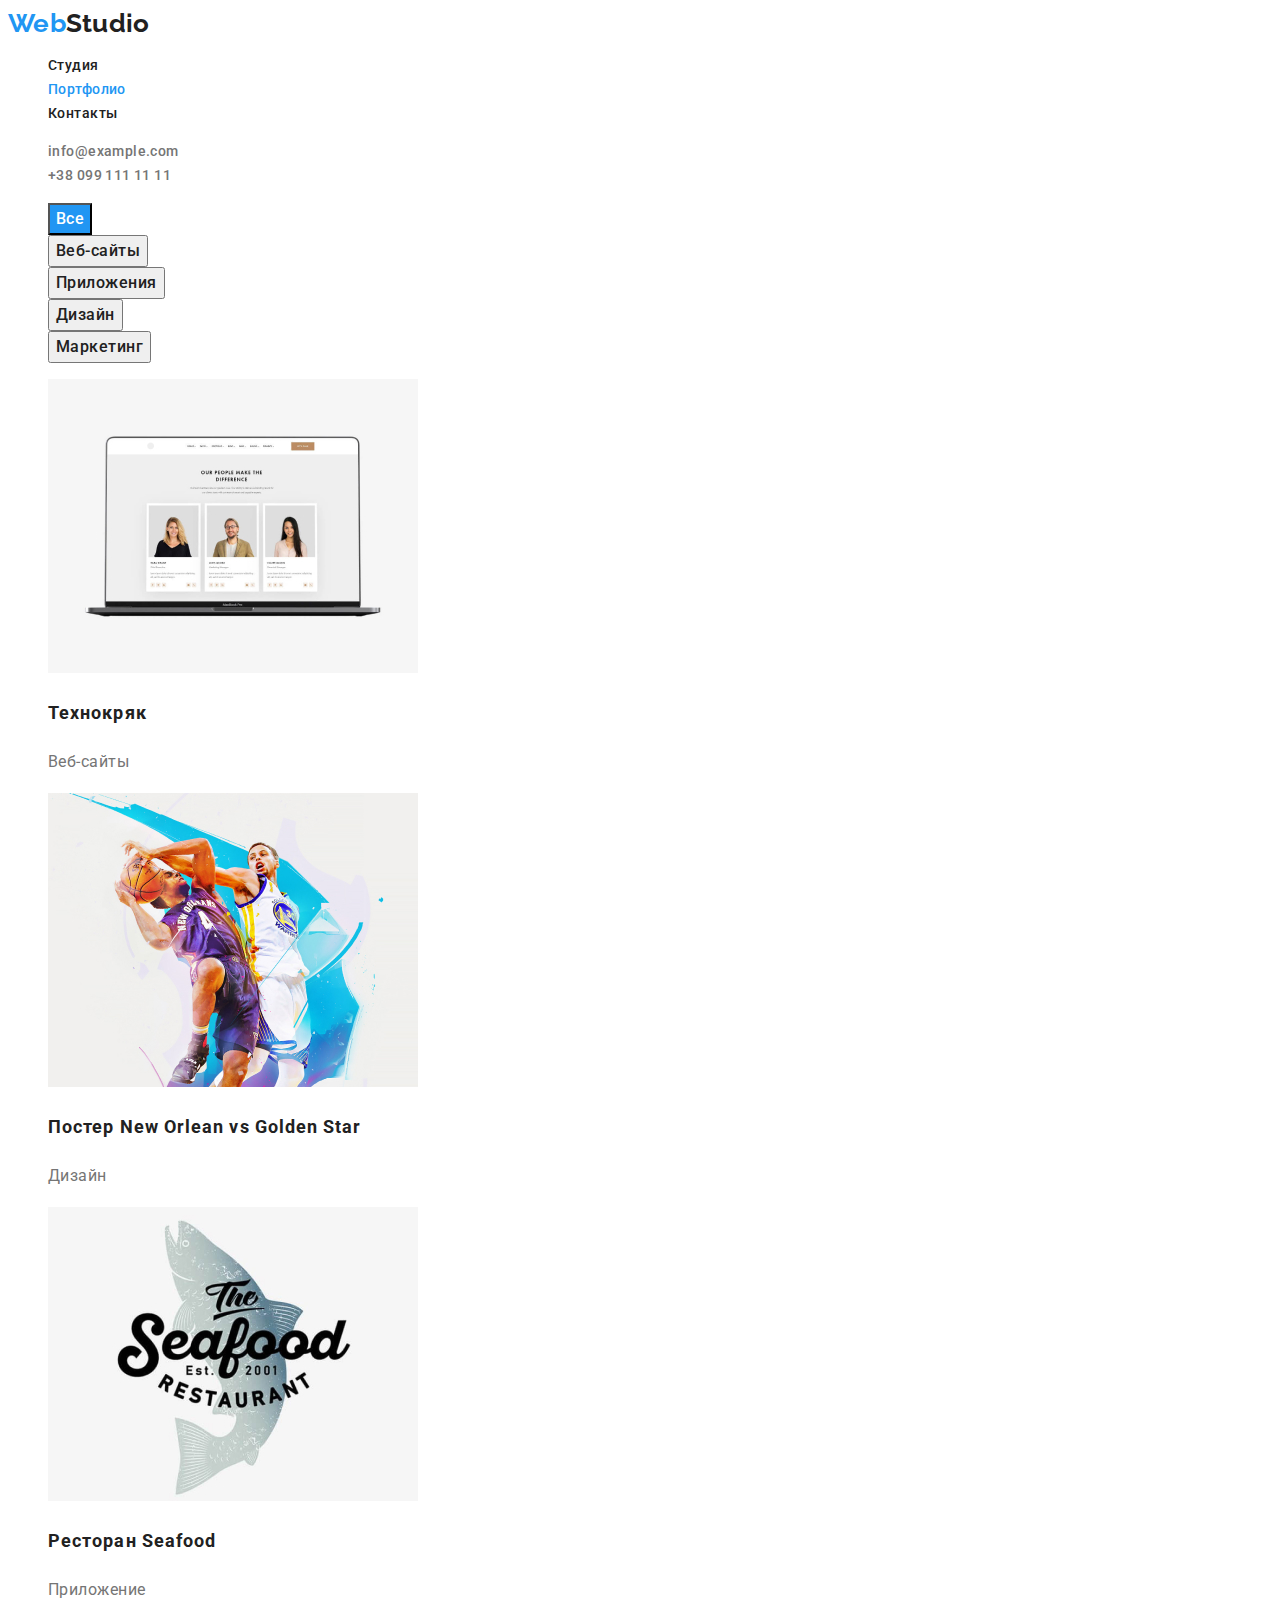
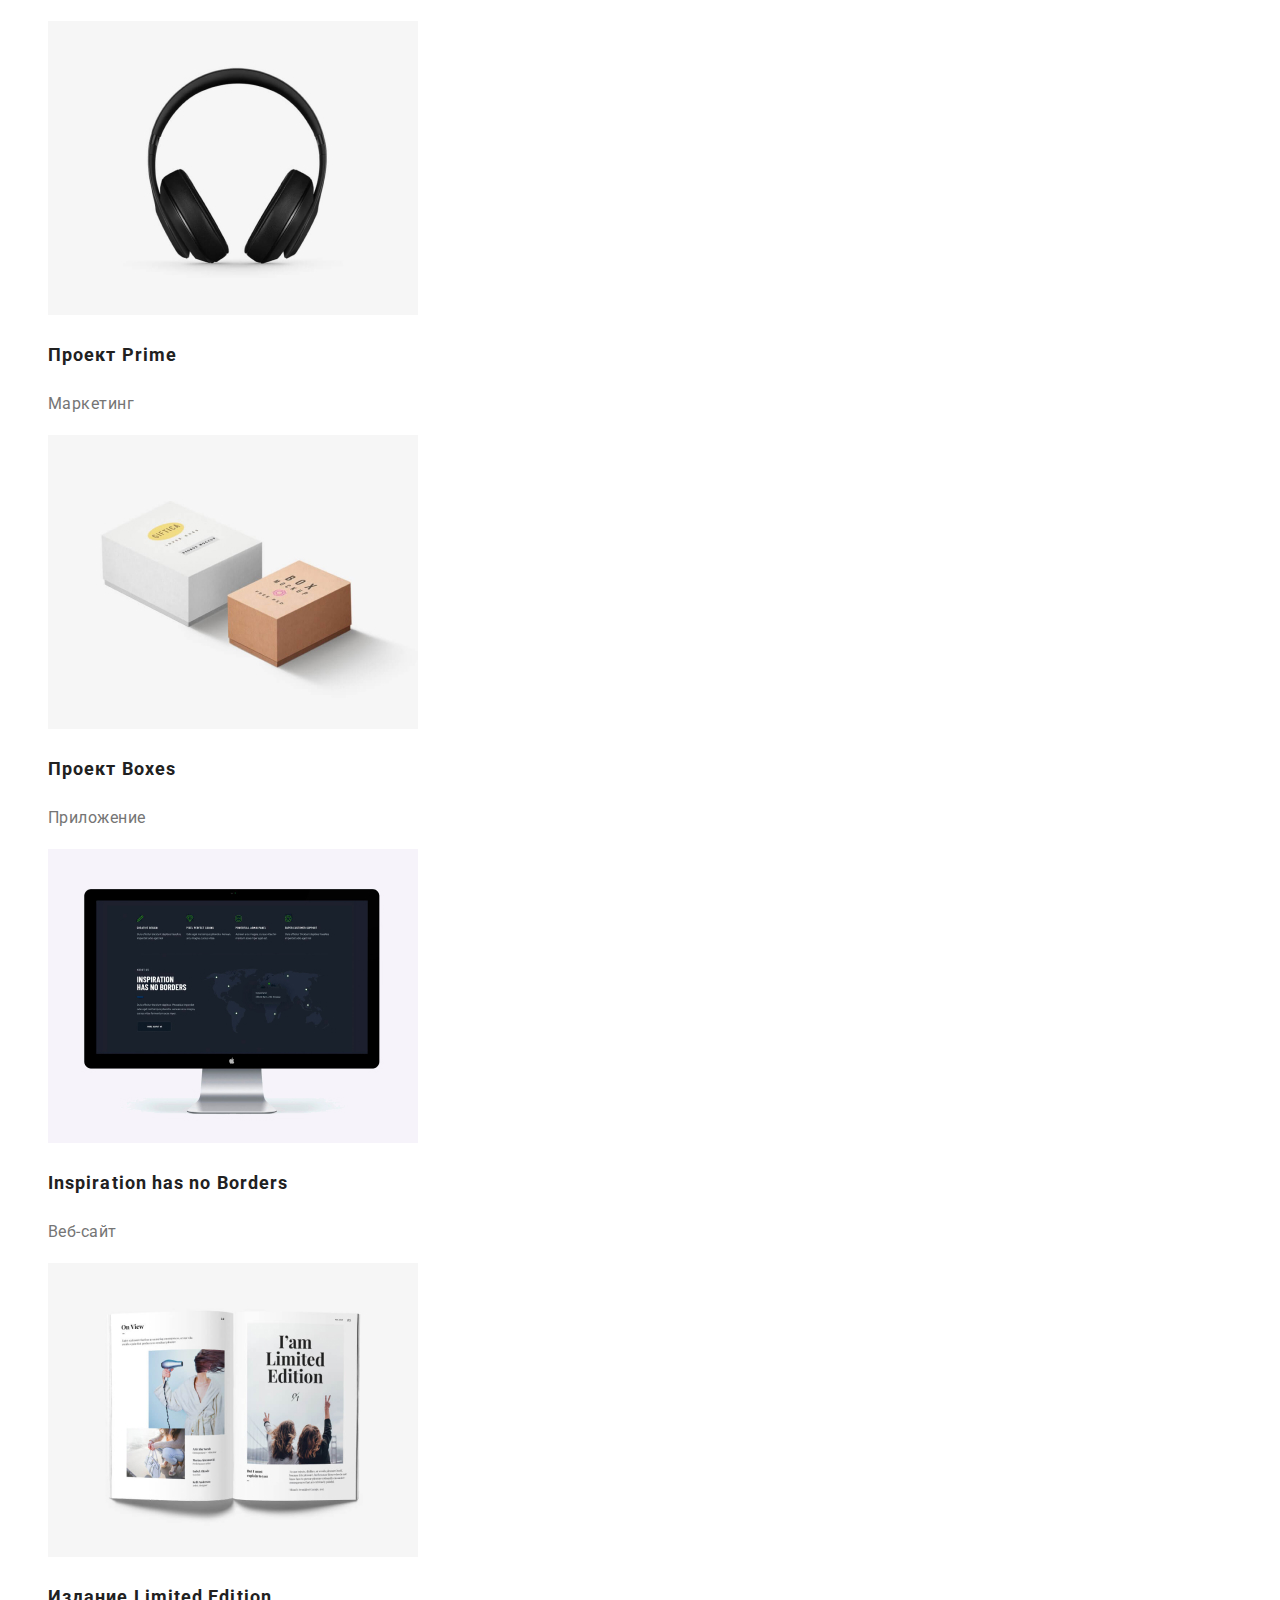
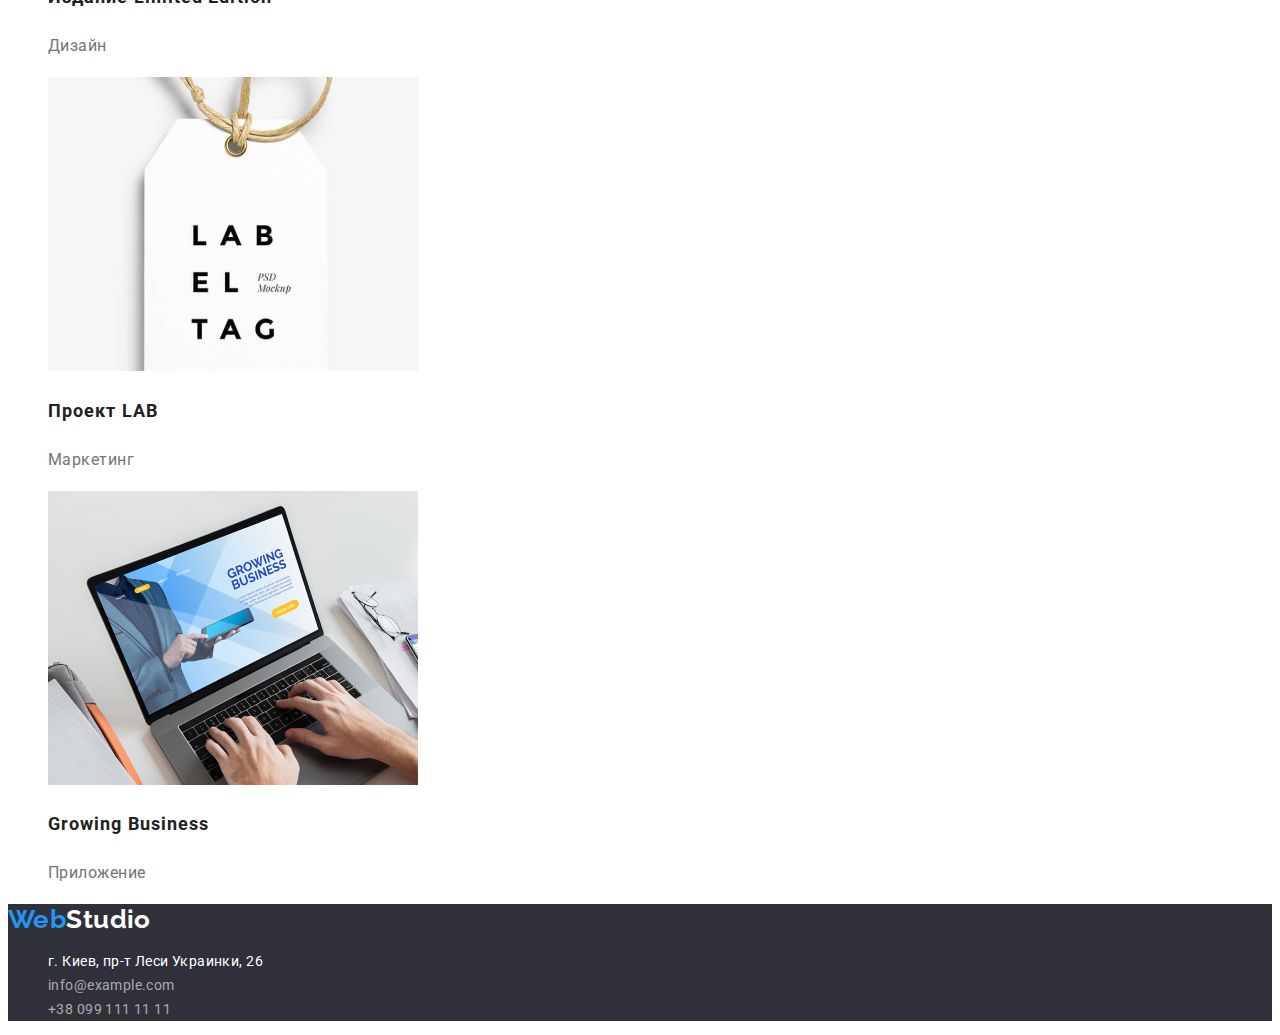
==== portfolio.html @ 93777aaa "Initial commit" ====
<!DOCTYPE html>
<html lang="en">
  <head>
    <meta charset="UTF-8" />
    <meta http-equiv="X-UA-Compatible" content="IE=edge" />
    <meta name="viewport" content="width=device-width, initial-scale=1.0" />
    <title>Document</title>
    <!-- Fonts start -->
    <link rel="preconnect" href="https://fonts.googleapis.com" />
    <link rel="preconnect" href="https://fonts.gstatic.com" crossorigin />
    <link
      href="https://fonts.googleapis.com/css2?family=Raleway:wght@700;900&family=Roboto:wght@400;500;700&display=swap"
      rel="stylesheet"
    />
    <!-- Fonts end -->
    <link rel="stylesheet" href="./css/styles.css" />
  </head>
  <body>
    <!--Header section -->
    <header class="header">
      <nav class="header-nav">
        <a class="logo" href="/index.html"><span class="web">Web</span>Studio</a>
        <ul class="header-list list">
          <li>
            <a href="./index.html" class="header-item hover-link link">Студия</a>
          </li>
          <li>
            <a href="portfolio.html" class="header-item-current-section hover-link link"
              >Портфолио</a
            >
          </li>
          <li><a class="header-item link" href="">Контакты</a></li>
        </ul>
        <ul class="header-nav list">
          <li>
            <a class="header-mail link" href="mailto:info@example.com">info@example.com</a>
          </li>
          <li>
            <a class="header-phone link" href="tel:+380991111111">+38 099 111 11 11</a>
          </li>
        </ul>
      </nav>
    </header>
    <!-- Main section -->
    <main>
      <section class="work">
        <!-- Hider title -->
        <h1 hidden>Портфолио</h1>
        <ul class="work-button list">
          <li><button type="button" class="work-button-item header-nav all">Все</button></li>
          <li><button type="button" class="work-button-item header-nav">Веб-сайты</button></li>
          <li><button type="button" class="work-button-item header-nav">Приложения</button></li>
          <li><button type="button" class="work-button-item header-nav">Дизайн</button></li>
          <li><button type="button" class="work-button-item header-nav">Маркетинг</button></li>
        </ul>
        <ul class="work-cards link list">
          <li class="work-card link list">
            <a class="work-cart-about" href="">
              <img src="./images/works/img1.jpg" width="370" height="294" alt="Изображение" />
              <h2 class="work-card-title link">Технокряк</h2>
              <p class="work-cart-descr link">Веб-сайты</p>
            </a>
          </li>
          <li class="work-card link list">
            <a class="work-cart-about" href="">
              <img src="./images/works/img2.jpg" width="370" height="294" alt="Изображение" />
              <h2 class="work-card-title">Постер New Orlean vs Golden Star</h2>
              <p class="work-cart-descr">Дизайн</p>
            </a>
          </li>
          <li class="work-card link list">
            <a class="work-cart-about" href="">
              <img src="./images/works/img3.jpg" width="370" height="294" alt="Изображение" />
              <h2 class="work-card-title">Ресторан Seafood</h2>
              <p class="work-cart-descr">Приложение</p>
            </a>
          </li>
          <li class="work-card link list">
            <a class="work-cart-about" href="">
              <img src="./images/works/img4.jpg" width="370" height="294" alt="Изображение" />
              <h2 class="work-card-title">Проект Prime</h2>
              <p class="work-cart-descr">Маркетинг</p>
            </a>
          </li>
          <li class="work-card link list">
            <a class="work-cart-about" href="">
              <img src="./images/works/img5.jpg" width="370" height="294" alt="Изображение" />
              <h2 class="work-card-title">Проект Boxes</h2>
              <p class="work-cart-descr">Приложение</p>
            </a>
          </li>
          <li class="work-card link list">
            <a class="work-cart-about" href="">
              <img src="./images/works/img6.jpg" width="370" height="294" alt="Изображение" />
              <h2 class="work-card-title">Inspiration has no Borders</h2>
              <p class="work-cart-descr">Веб-сайт</p>
            </a>
          </li>
          <li class="work-card link list">
            <a class="work-cart-about" href="">
              <img src="./images/works/img7.jpg" width="370" height="294" alt="Изображение" />
              <h2 class="work-card-title">Издание Limited Edition</h2>
              <p class="work-cart-descr">Дизайн</p>
            </a>
          </li>
          <li class="work-card link list">
            <a class="work-cart-about" href="">
              <img src="./images/works/img8.jpg" width="370" height="294" alt="Изображение" />
              <h2 class="work-card-title">Проект LAB</h2>
              <p class="work-cart-descr">Маркетинг</p>
            </a>
          </li>
          <li class="work-card link list">
            <a class="work-cart-about" href="">
              <img src="./images/works/img9.jpg" width="370" height="294" alt="Изображение" />
              <h2 class="work-card-title">Growing Business</h2>
              <p class="work-cart-descr">Приложение</p>
            </a>
          </li>
        </ul>
      </section>
    </main>
    <!-- Footer section -->
    <footer class="footer">
      <a class="logo" href="/index.html"
        ><span class="web">Web</span><span class="studio">Studio</span></a
      >
      <address class="footer-address">
        <ul class="footer-list list">
          <li class="footer-item">
            <a
              class="footer-adres link"
              href="https://goo.gl/maps/Yb8iC36x8tru1GQm8"
              target="_blank"
              rel="noopener noreferrer"
              >г. Киев, пр-т Леси Украинки, 26
            </a>
          </li>
          <li class="footer-link">
            <a class="footer-mail link" href="mailto:info@example.com">info@example.com</a>
          </li>
          <li class="footer-link">
            <a class="footer-phone link" href="tel:+380991111111">+38 099 111 11 11</a>
          </li>
        </ul>
      </address>
    </footer>
  </body>
</html>
---- css/styles.css ----
:root {
  /* fonts */
  --main-font: 'Roboto', sans-serif;
  --secondary-font: 'Raleway', sans-serif;

  /* text colors */
  --main-txy-cl: #212121;
  --sec-txt-cl: #757575;
  --accet-txt-cl: #2196f3;

  /* bg color */
  --darc-bg-cl: #2f303a;
  --light-bg-cl: #f5f4fa;

  /* others */
}
/* body section */
body {
  font-family: var(--main-font);
  color: var(--main-txy-cl);
  background-color: #ffffff;
}
/* reset styles */
.link {
  font-size: 14px;
  line-height: calc(24 / 14);
  letter-spacing: 0.03em;
  text-decoration: none;
  color: currentColor;
}
.list {
  list-style: none;
}
/**
|============================
| Header section
|============================
*/
/* logo */
.logo {
  color: var(--main-txy-cl);
  font-family: var(--secondary-font);
  font-weight: 700;
  font-size: 26px;
  line-height: calc(31 / 26);
  text-decoration: none;
}
.web {
  font-family: var(--secondary-font);
  color: var(--accet-txt-cl);
  font-weight: 700;
  font-size: 26px;
  line-height: calc(31 / 26);
  text-decoration: none;
}
.hover-link:hover
.hover-link:focus
.hover-link:active {
  color: #2196f3;
}
.header-link:hover
.header-link:focus
.header-link:active {
  color: #2196f3;
}

.header-phone,
.header-mail {
  color: #757575;
}
.header-list,
.header-nav {
  font-weight: 500;
  font-size: 14px;
  line-height: calc(16 / 14);
  letter-spacing: 0.02em;
}
.header-item-current {
  color: var(--accet-txt-cl);
}
.header-item-current-section {
  color: var(--accet-txt-cl);
}
.header-item:hover,
.header-item:focus {
  color: var(--accet-txt-cl);
}
.header-mail:hover,
.header-mail:focus {
  color: var(--accet-txt-cl);
}
.header-phone:hover,
.header-phone:focus {
  color: var(--accet-txt-cl);
}
.work-button-item:hover,
.work-button-item:focus {
  color: var(--accet-txt-cl);
}
.work-button-item {
  font-family: inherit;
  font-weight: 500;
  font-size: 16px;
  line-height: calc(26 / 16);
  text-align: center;
  letter-spacing: 0.03em;
  color: #212121;
}
.all {
  background: #2196f3;
  color: #ffffff;
}
/**
|============================
| Hero section
|============================
*/
.general-info {
  font-family: var(--main-font);
  font-weight: 900;
  font-size: 44px;
  line-height: calc(60 / 44);
  text-align: center;
  letter-spacing: 0.06em;
  text-transform: uppercase;
  color: #ffffff;
}
h2.info-about {
  font-weight: 700;
  font-size: 14px;
  line-height: calc(16 / 14);
  letter-spacing: 0.03em;
  text-transform: uppercase;
  color: #212121;
}
.info-about-text {
  font-weight: 400;
  font-size: 14px;
  line-height: calc(24 / 14);
  letter-spacing: 0.03em;
  color: #757575;
}
.main {
  background-color: var(--darc-bg-cl);
  font-weight: 900;
  font-size: 44px;
  line-height: calc(60 / 44);
  text-align: center;
  letter-spacing: 0.06em;
  text-transform: uppercase;
  color: #ffffff;
}
.adout-tim-info,
.adout-info {
  font-weight: 700;
  font-size: 36px;
  line-height: calc(42 / 36);
  text-align: center;
  letter-spacing: 0.03em;
  color: #212121;
}
.tim-info {
  font-weight: 500;
  font-size: 16px;
  line-height: calc(19 / 16);
  text-align: center;
  letter-spacing: 0.03em;
  color: #212121;
}
.tim-info-position {
  font-weight: 400;
  font-size: 16px;
  line-height: calc(19 / 16);
  text-align: center;
  letter-spacing: 0.03em;
  color: #757575;
}
.btn {
  font-family: inherit;
  font-weight: 700;
  font-size: 16px;
  line-height: calc(30 / 16);
  letter-spacing: 0.06em;
  color: #ffffff;
  background-color: #2196f3;
  cursor: pointer;
}
.adout-info,
.adout-tim-info,
.tim-info {
  text-align: center;
}
.work-cart-about {
  text-decoration: none;
}
.work-card-title {
  font-weight: 700;
  font-size: 18px;
  line-height: calc(36 / 18);
  letter-spacing: 0.06em;
  color: #212121;
}
.work-cart-descr {
  font-weight: 400;
  font-size: 16px;
  line-height: calc(30 / 16);
  letter-spacing: 0.03em;
  color: #757575;
}
/**
|============================
| Footer section
|============================
*/
.footer-address {
  font-style: normal;
}
.footer {
  font-family: inherit;
  font-weight: 400;
  font-size: 14px;
  line-height: calc(24 / 14);
  letter-spacing: 0.03em;
  color: #ffffff;
  background: #2f303a;
}
/* logo footer*/
.logo {
  color: var(--main-txy-cl);
  font-family: var(--secondary-font);
  font-weight: 700;
  font-size: 26px;
  line-height: calc(31 / 26);
  text-decoration: none;
}
.web {
  color: var(--accet-txt-cl);
  font-family: var(--secondary-font);
  text-decoration: none;
}
.studio {
  color: white;
  text-decoration: none;
}
.footer-mail,
.footer-phone {
  color: rgba(255, 255, 255, 0.6);
}
.footer-mail:hover,
.footer-mail:focus {
  color: var(--accet-txt-cl);
}
.footer-phone:hover,
.footer-phone:focus {
  color: var(--accet-txt-cl);
}
.footer-link:hover,
.footer-link:focus {
  var(--accet-txt-cl);
}
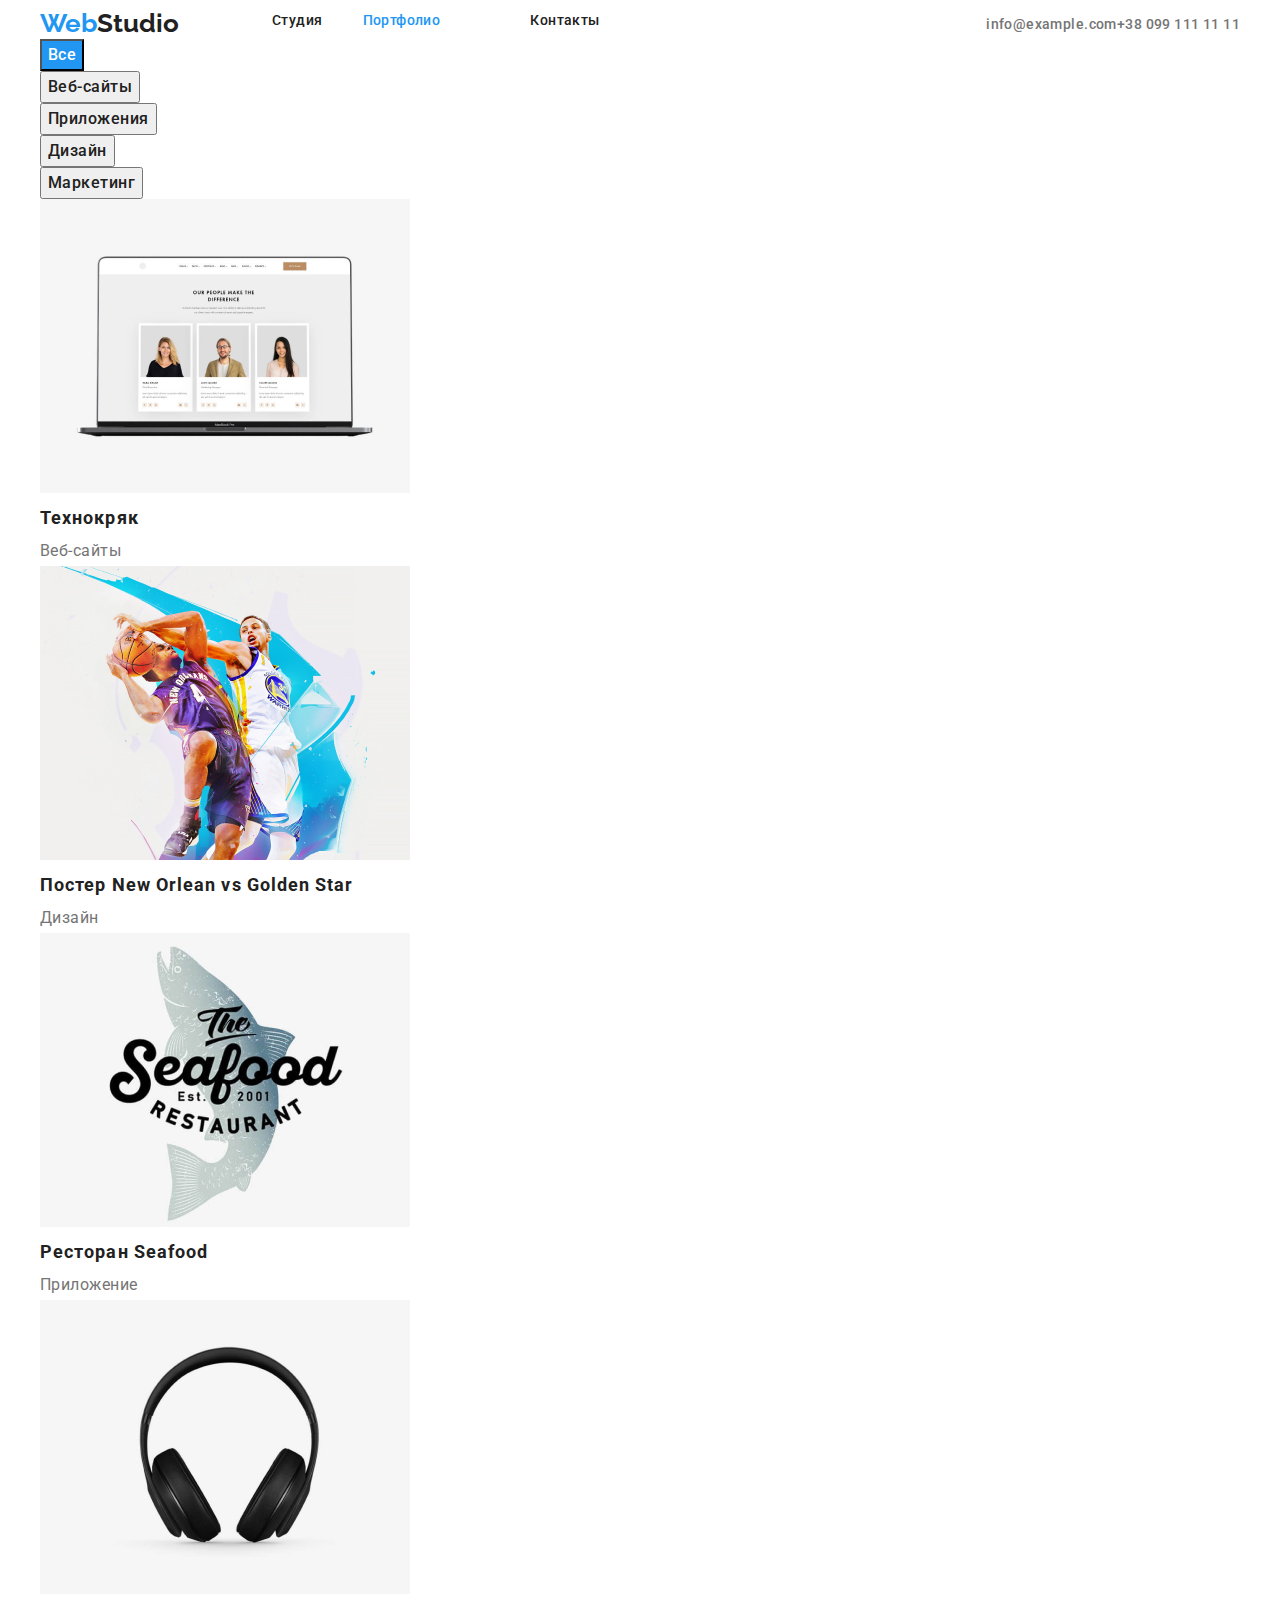
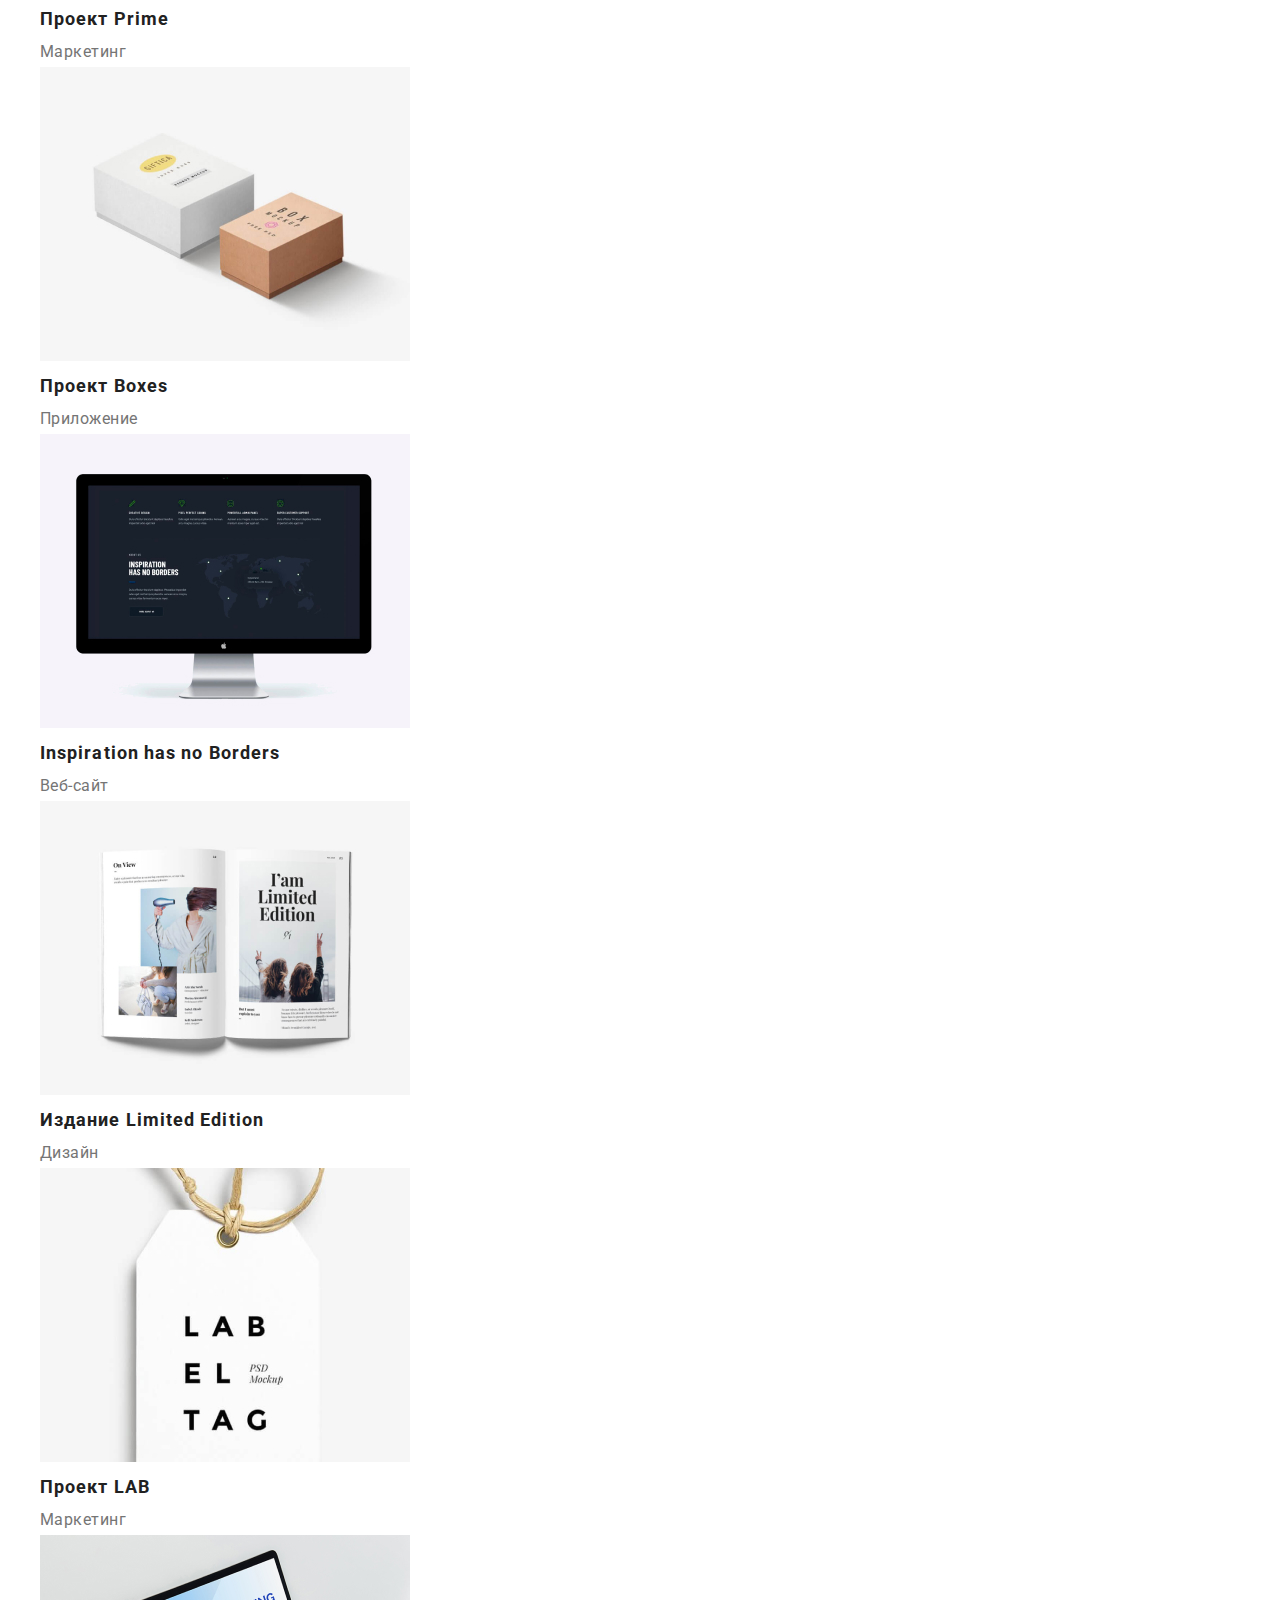
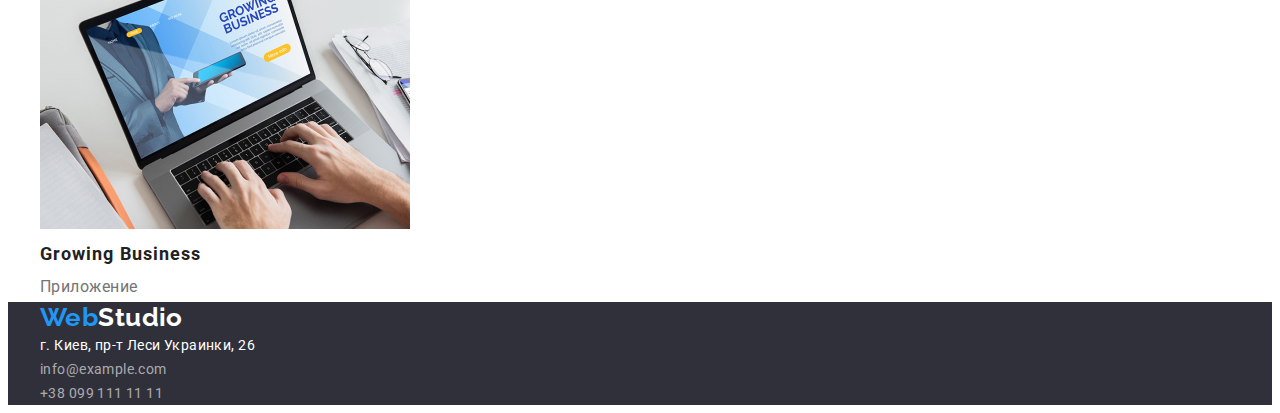
==== commit f9bcf07c: "Розмітка Header" ====
--- a/portfolio.html
+++ b/portfolio.html
@@ -13,25 +13,36 @@
       rel="stylesheet"
     />
     <!-- Fonts end -->
+    <!-- Normalize start -->
+    <link
+      rel="stylesheet"
+      href="https://cdnjs.cloudflare.com/ajax/libs/modern-normalize/1.1.0/modern-normalize.min.css"
+      integrity="sha512-wpPYUAdjBVSE4KJnH1VR1HeZfpl1ub8YT/NKx4PuQ5NmX2tKuGu6U/JRp5y+Y8XG2tV+wKQpNHVUX03MfMFn9Q=="
+      crossorigin="anonymous"
+      referrerpolicy="no-referrer"
+    />
+    <!-- Normalize end -->
     <link rel="stylesheet" href="./css/styles.css" />
   </head>
   <body>
     <!--Header section -->
     <header class="header">
-      <nav class="header-nav">
-        <a class="logo" href="/index.html"><span class="web">Web</span>Studio</a>
-        <ul class="header-list list">
-          <li>
-            <a href="./index.html" class="header-item hover-link link">Студия</a>
-          </li>
-          <li>
-            <a href="portfolio.html" class="header-item-current-section hover-link link"
-              >Портфолио</a
-            >
-          </li>
-          <li><a class="header-item link" href="">Контакты</a></li>
-        </ul>
-        <ul class="header-nav list">
+      <div class="container header-container">
+        <nav class="header-nav">
+          <a class="logo" href="/index.html"><span class="web">Web</span>Studio</a>
+          <ul class="header-list list">
+            <li>
+              <a href="./index.html" class="header-item hover-link link">Студия</a>
+            </li>
+            <li>
+              <a href="portfolio.html" class="header-item-current-section hover-link link"
+                >Портфолио</a
+              >
+            </li>
+            <li><a class="header-item link" href="">Контакты</a></li>
+          </ul>
+        </nav>
+        <ul class="header-nav-nav list">
           <li>
             <a class="header-mail link" href="mailto:info@example.com">info@example.com</a>
           </li>
@@ -39,111 +50,121 @@
             <a class="header-phone link" href="tel:+380991111111">+38 099 111 11 11</a>
           </li>
         </ul>
-      </nav>
+      </div>
     </header>
     <!-- Main section -->
     <main>
       <section class="work">
-        <!-- Hider title -->
-        <h1 hidden>Портфолио</h1>
-        <ul class="work-button list">
-          <li><button type="button" class="work-button-item header-nav all">Все</button></li>
-          <li><button type="button" class="work-button-item header-nav">Веб-сайты</button></li>
-          <li><button type="button" class="work-button-item header-nav">Приложения</button></li>
-          <li><button type="button" class="work-button-item header-nav">Дизайн</button></li>
-          <li><button type="button" class="work-button-item header-nav">Маркетинг</button></li>
-        </ul>
-        <ul class="work-cards link list">
-          <li class="work-card link list">
-            <a class="work-cart-about" href="">
-              <img src="./images/works/img1.jpg" width="370" height="294" alt="Изображение" />
-              <h2 class="work-card-title link">Технокряк</h2>
-              <p class="work-cart-descr link">Веб-сайты</p>
-            </a>
-          </li>
-          <li class="work-card link list">
-            <a class="work-cart-about" href="">
-              <img src="./images/works/img2.jpg" width="370" height="294" alt="Изображение" />
-              <h2 class="work-card-title">Постер New Orlean vs Golden Star</h2>
-              <p class="work-cart-descr">Дизайн</p>
-            </a>
-          </li>
-          <li class="work-card link list">
-            <a class="work-cart-about" href="">
-              <img src="./images/works/img3.jpg" width="370" height="294" alt="Изображение" />
-              <h2 class="work-card-title">Ресторан Seafood</h2>
-              <p class="work-cart-descr">Приложение</p>
-            </a>
-          </li>
-          <li class="work-card link list">
-            <a class="work-cart-about" href="">
-              <img src="./images/works/img4.jpg" width="370" height="294" alt="Изображение" />
-              <h2 class="work-card-title">Проект Prime</h2>
-              <p class="work-cart-descr">Маркетинг</p>
-            </a>
-          </li>
-          <li class="work-card link list">
-            <a class="work-cart-about" href="">
-              <img src="./images/works/img5.jpg" width="370" height="294" alt="Изображение" />
-              <h2 class="work-card-title">Проект Boxes</h2>
-              <p class="work-cart-descr">Приложение</p>
-            </a>
-          </li>
-          <li class="work-card link list">
-            <a class="work-cart-about" href="">
-              <img src="./images/works/img6.jpg" width="370" height="294" alt="Изображение" />
-              <h2 class="work-card-title">Inspiration has no Borders</h2>
-              <p class="work-cart-descr">Веб-сайт</p>
-            </a>
-          </li>
-          <li class="work-card link list">
-            <a class="work-cart-about" href="">
-              <img src="./images/works/img7.jpg" width="370" height="294" alt="Изображение" />
-              <h2 class="work-card-title">Издание Limited Edition</h2>
-              <p class="work-cart-descr">Дизайн</p>
-            </a>
-          </li>
-          <li class="work-card link list">
-            <a class="work-cart-about" href="">
-              <img src="./images/works/img8.jpg" width="370" height="294" alt="Изображение" />
-              <h2 class="work-card-title">Проект LAB</h2>
-              <p class="work-cart-descr">Маркетинг</p>
-            </a>
-          </li>
-          <li class="work-card link list">
-            <a class="work-cart-about" href="">
-              <img src="./images/works/img9.jpg" width="370" height="294" alt="Изображение" />
-              <h2 class="work-card-title">Growing Business</h2>
-              <p class="work-cart-descr">Приложение</p>
-            </a>
-          </li>
-        </ul>
+        <div class="container">
+          <!-- Hider title -->
+          <h1 hidden>Портфолио</h1>
+          <ul class="work-button list">
+            <li><button type="button" class="work-button-item header-nav-nav all">Все</button></li>
+            <li>
+              <button type="button" class="work-button-item header-nav-nav">Веб-сайты</button>
+            </li>
+            <li>
+              <button type="button" class="work-button-item header-nav-nav">Приложения</button>
+            </li>
+            <li><button type="button" class="work-button-item header-nav-nav">Дизайн</button></li>
+            <li>
+              <button type="button" class="work-button-item header-nav-nav">Маркетинг</button>
+            </li>
+          </ul>
+          <ul class="work-cards link list">
+            <li class="work-card link list">
+              <a class="work-cart-about" href="">
+                <img src="./images/works/img1.jpg" width="370" height="294" alt="Изображение" />
+                <h2 class="work-card-title link">Технокряк</h2>
+                <p class="work-cart-descr link">Веб-сайты</p>
+              </a>
+            </li>
+            <li class="work-card link list">
+              <a class="work-cart-about" href="">
+                <img src="./images/works/img2.jpg" width="370" height="294" alt="Изображение" />
+                <h2 class="work-card-title">Постер New Orlean vs Golden Star</h2>
+                <p class="work-cart-descr">Дизайн</p>
+              </a>
+            </li>
+            <li class="work-card link list">
+              <a class="work-cart-about" href="">
+                <img src="./images/works/img3.jpg" width="370" height="294" alt="Изображение" />
+                <h2 class="work-card-title">Ресторан Seafood</h2>
+                <p class="work-cart-descr">Приложение</p>
+              </a>
+            </li>
+            <li class="work-card link list">
+              <a class="work-cart-about" href="">
+                <img src="./images/works/img4.jpg" width="370" height="294" alt="Изображение" />
+                <h2 class="work-card-title">Проект Prime</h2>
+                <p class="work-cart-descr">Маркетинг</p>
+              </a>
+            </li>
+            <li class="work-card link list">
+              <a class="work-cart-about" href="">
+                <img src="./images/works/img5.jpg" width="370" height="294" alt="Изображение" />
+                <h2 class="work-card-title">Проект Boxes</h2>
+                <p class="work-cart-descr">Приложение</p>
+              </a>
+            </li>
+            <li class="work-card link list">
+              <a class="work-cart-about" href="">
+                <img src="./images/works/img6.jpg" width="370" height="294" alt="Изображение" />
+                <h2 class="work-card-title">Inspiration has no Borders</h2>
+                <p class="work-cart-descr">Веб-сайт</p>
+              </a>
+            </li>
+            <li class="work-card link list">
+              <a class="work-cart-about" href="">
+                <img src="./images/works/img7.jpg" width="370" height="294" alt="Изображение" />
+                <h2 class="work-card-title">Издание Limited Edition</h2>
+                <p class="work-cart-descr">Дизайн</p>
+              </a>
+            </li>
+            <li class="work-card link list">
+              <a class="work-cart-about" href="">
+                <img src="./images/works/img8.jpg" width="370" height="294" alt="Изображение" />
+                <h2 class="work-card-title">Проект LAB</h2>
+                <p class="work-cart-descr">Маркетинг</p>
+              </a>
+            </li>
+            <li class="work-card link list">
+              <a class="work-cart-about" href="">
+                <img src="./images/works/img9.jpg" width="370" height="294" alt="Изображение" />
+                <h2 class="work-card-title">Growing Business</h2>
+                <p class="work-cart-descr">Приложение</p>
+              </a>
+            </li>
+          </ul>
+        </div>
       </section>
     </main>
     <!-- Footer section -->
     <footer class="footer">
-      <a class="logo" href="/index.html"
-        ><span class="web">Web</span><span class="studio">Studio</span></a
-      >
-      <address class="footer-address">
-        <ul class="footer-list list">
-          <li class="footer-item">
-            <a
-              class="footer-adres link"
-              href="https://goo.gl/maps/Yb8iC36x8tru1GQm8"
-              target="_blank"
-              rel="noopener noreferrer"
-              >г. Киев, пр-т Леси Украинки, 26
-            </a>
-          </li>
-          <li class="footer-link">
-            <a class="footer-mail link" href="mailto:info@example.com">info@example.com</a>
-          </li>
-          <li class="footer-link">
-            <a class="footer-phone link" href="tel:+380991111111">+38 099 111 11 11</a>
-          </li>
-        </ul>
-      </address>
+      <div class="container">
+        <a class="logo" href="/index.html"
+          ><span class="web">Web</span><span class="studio">Studio</span></a
+        >
+        <address class="footer-address">
+          <ul class="footer-list list">
+            <li class="footer-item">
+              <a
+                class="footer-adres link"
+                href="https://goo.gl/maps/Yb8iC36x8tru1GQm8"
+                target="_blank"
+                rel="noopener noreferrer"
+                >г. Киев, пр-т Леси Украинки, 26
+              </a>
+            </li>
+            <li class="footer-link">
+              <a class="footer-mail link" href="mailto:info@example.com">info@example.com</a>
+            </li>
+            <li class="footer-link">
+              <a class="footer-phone link" href="tel:+380991111111">+38 099 111 11 11</a>
+            </li>
+          </ul>
+        </address>
+      </div>
     </footer>
   </body>
 </html>
--- a/css/styles.css
+++ b/css/styles.css
@@ -21,6 +21,15 @@
   background-color: #ffffff;
 }
 /* reset styles */
+h1,
+h2,
+h3,
+h4,
+h5,
+h6,
+p {
+  margin: 0;
+}
 .link {
   font-size: 14px;
   line-height: calc(24 / 14);
@@ -30,14 +39,45 @@
 }
 .list {
   list-style: none;
+  padding: 0;
+  margin: 0;
+}
+.container {
+  width: 1200px;
+  padding-left: 15px;
+  padding-right: 15px;
+  margin-left: auto;
+  margin-right: auto;
 }
 /**
 |============================
 | Header section
 |============================
 */
+.header-container {
+  display: flex;
+  align-items: center;
+}
+.header-list {
+  display: flex;
+  gap: 40px;
+}
+.header-nav {
+  display: flex;
+  margin-right: auto;
+}
+.header-item,
+.header-item-current,
+.header-item-current-section {
+  margin-right: 50px;
+}
+.header-item:last-child {
+  margin-right: 0;
+}
 /* logo */
 .logo {
+  margin-right: 93px;
+
   color: var(--main-txy-cl);
   font-family: var(--secondary-font);
   font-weight: 700;
@@ -53,6 +93,7 @@
   line-height: calc(31 / 26);
   text-decoration: none;
 }
+
 .hover-link:hover
 .hover-link:focus
 .hover-link:active {
@@ -63,13 +104,15 @@
 .header-link:active {
   color: #2196f3;
 }
-
 .header-phone,
 .header-mail {
   color: #757575;
 }
+.header-nav-nav{
+  display: flex;
+}
 .header-list,
-.header-nav {
+.header-nav-nav {
   font-weight: 500;
   font-size: 14px;
   line-height: calc(16 / 14);
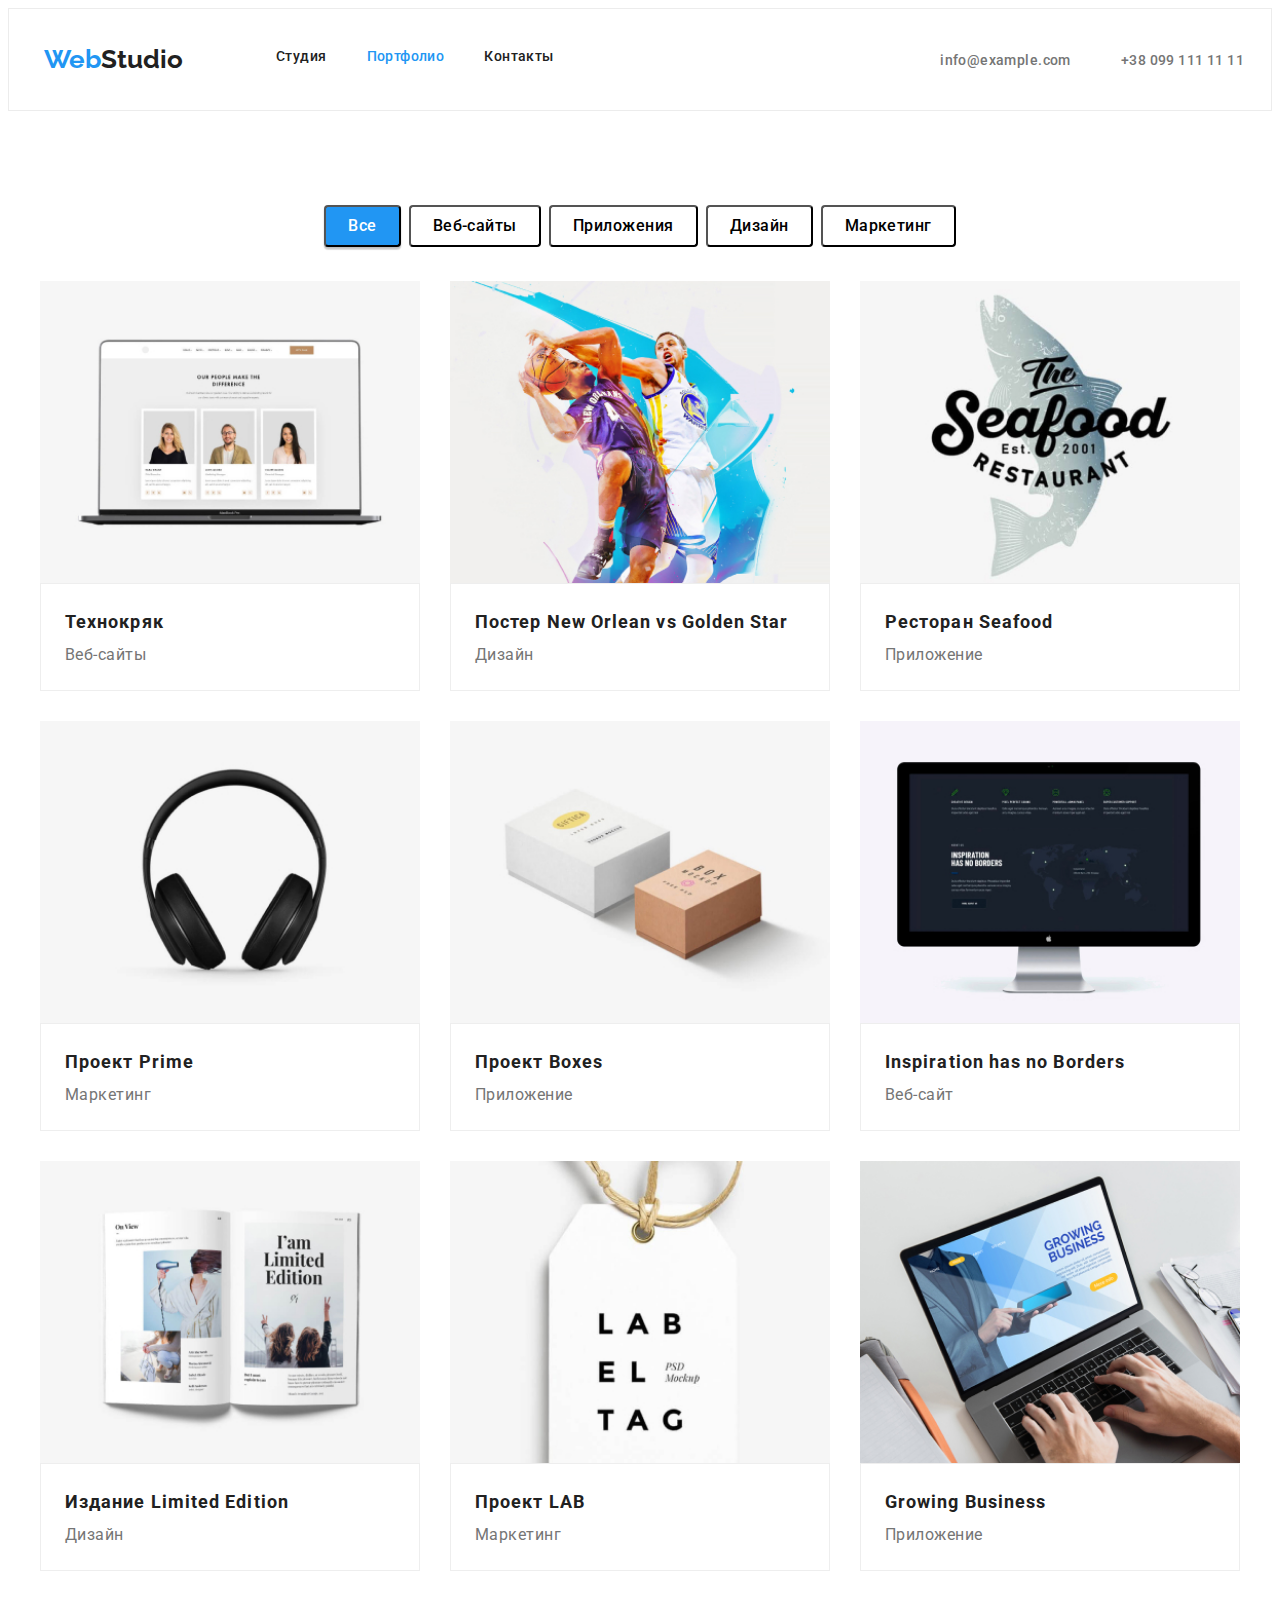
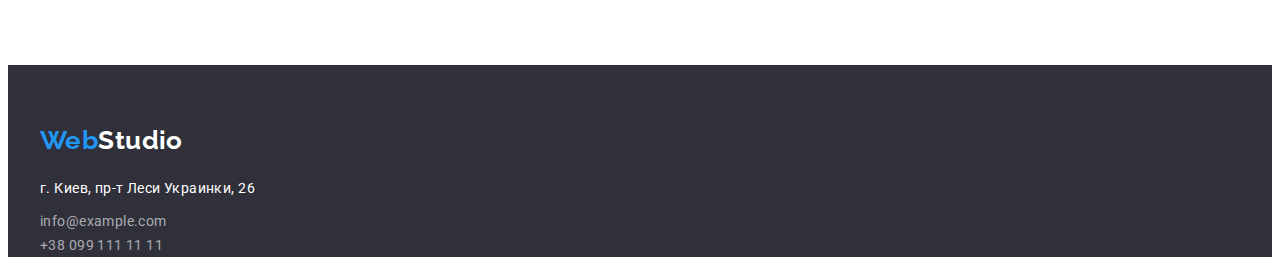
==== commit ff5500aa: "Внесла зміни 2 сторінки (перед здачою)" ====
--- a/portfolio.html
+++ b/portfolio.html
@@ -58,91 +58,115 @@
         <div class="container">
           <!-- Hider title -->
           <h1 hidden>Портфолио</h1>
-          <ul class="work-button list">
-            <li><button type="button" class="work-button-item header-nav-nav all">Все</button></li>
-            <li>
-              <button type="button" class="work-button-item header-nav-nav">Веб-сайты</button>
-            </li>
-            <li>
-              <button type="button" class="work-button-item header-nav-nav">Приложения</button>
-            </li>
-            <li><button type="button" class="work-button-item header-nav-nav">Дизайн</button></li>
-            <li>
-              <button type="button" class="work-button-item header-nav-nav">Маркетинг</button>
-            </li>
-          </ul>
-          <ul class="work-cards link list">
-            <li class="work-card link list">
-              <a class="work-cart-about" href="">
-                <img src="./images/works/img1.jpg" width="370" height="294" alt="Изображение" />
-                <h2 class="work-card-title link">Технокряк</h2>
-                <p class="work-cart-descr link">Веб-сайты</p>
-              </a>
-            </li>
-            <li class="work-card link list">
-              <a class="work-cart-about" href="">
-                <img src="./images/works/img2.jpg" width="370" height="294" alt="Изображение" />
-                <h2 class="work-card-title">Постер New Orlean vs Golden Star</h2>
-                <p class="work-cart-descr">Дизайн</p>
-              </a>
-            </li>
-            <li class="work-card link list">
-              <a class="work-cart-about" href="">
-                <img src="./images/works/img3.jpg" width="370" height="294" alt="Изображение" />
-                <h2 class="work-card-title">Ресторан Seafood</h2>
-                <p class="work-cart-descr">Приложение</p>
-              </a>
-            </li>
-            <li class="work-card link list">
-              <a class="work-cart-about" href="">
-                <img src="./images/works/img4.jpg" width="370" height="294" alt="Изображение" />
-                <h2 class="work-card-title">Проект Prime</h2>
-                <p class="work-cart-descr">Маркетинг</p>
-              </a>
-            </li>
-            <li class="work-card link list">
-              <a class="work-cart-about" href="">
-                <img src="./images/works/img5.jpg" width="370" height="294" alt="Изображение" />
-                <h2 class="work-card-title">Проект Boxes</h2>
-                <p class="work-cart-descr">Приложение</p>
-              </a>
-            </li>
-            <li class="work-card link list">
-              <a class="work-cart-about" href="">
-                <img src="./images/works/img6.jpg" width="370" height="294" alt="Изображение" />
-                <h2 class="work-card-title">Inspiration has no Borders</h2>
-                <p class="work-cart-descr">Веб-сайт</p>
-              </a>
-            </li>
-            <li class="work-card link list">
-              <a class="work-cart-about" href="">
-                <img src="./images/works/img7.jpg" width="370" height="294" alt="Изображение" />
-                <h2 class="work-card-title">Издание Limited Edition</h2>
-                <p class="work-cart-descr">Дизайн</p>
-              </a>
-            </li>
-            <li class="work-card link list">
-              <a class="work-cart-about" href="">
-                <img src="./images/works/img8.jpg" width="370" height="294" alt="Изображение" />
-                <h2 class="work-card-title">Проект LAB</h2>
-                <p class="work-cart-descr">Маркетинг</p>
-              </a>
-            </li>
-            <li class="work-card link list">
-              <a class="work-cart-about" href="">
-                <img src="./images/works/img9.jpg" width="370" height="294" alt="Изображение" />
-                <h2 class="work-card-title">Growing Business</h2>
-                <p class="work-cart-descr">Приложение</p>
-              </a>
-            </li>
-          </ul>
+          <div class="categories-buttons">
+            <ul class="work-button list">
+              <li>
+                <button type="button" class="work-button-item header-nav-nav all">Все</button>
+              </li>
+              <li>
+                <button type="button" class="work-button-item header-nav-nav">Веб-сайты</button>
+              </li>
+              <li>
+                <button type="button" class="work-button-item header-nav-nav">Приложения</button>
+              </li>
+              <li><button type="button" class="work-button-item header-nav-nav">Дизайн</button></li>
+              <li>
+                <button type="button" class="work-button-item header-nav-nav">Маркетинг</button>
+              </li>
+            </ul>
+          </div>
+          <div class="portfolio-cards">
+            <ul class="work-cards link list">
+              <li class="work-card link list">
+                <a class="work-cart-about" href="">
+                  <img src="./images/works/img1.jpg" width="370" height="294" alt="Изображение" />
+                  <div class="about-cards">
+                    <h2 class="work-card-title link">Технокряк</h2>
+                    <p class="work-cart-descr link">Веб-сайты</p>
+                  </div>
+                </a>
+              </li>
+              <li class="work-card link list">
+                <a class="work-cart-about" href="">
+                  <img src="./images/works/img2.jpg" width="370" height="294" alt="Изображение" />
+                  <div class="about-cards">
+                    <h2 class="work-card-title">Постер New Orlean vs Golden Star</h2>
+                    <p class="work-cart-descr">Дизайн</p>
+                  </div>
+                </a>
+              </li>
+              <li class="work-card link list">
+                <a class="work-cart-about" href="">
+                  <img src="./images/works/img3.jpg" width="370" height="294" alt="Изображение" />
+                  <div class="about-cards">
+                    <h2 class="work-card-title">Ресторан Seafood</h2>
+                    <p class="work-cart-descr">Приложение</p>
+                  </div>
+                </a>
+              </li>
+              <li class="work-card link list">
+                <a class="work-cart-about" href="">
+                  <img src="./images/works/img4.jpg" width="370" height="294" alt="Изображение" />
+                  <div class="about-cards">
+                    <h2 class="work-card-title">Проект Prime</h2>
+                    <p class="work-cart-descr">Маркетинг</p>
+                  </div>
+                </a>
+              </li>
+              <li class="work-card link list">
+                <a class="work-cart-about" href="">
+                  <img src="./images/works/img5.jpg" width="370" height="294" alt="Изображение" />
+                  <div class="about-cards">
+                    <h2 class="work-card-title">Проект Boxes</h2>
+                    <p class="work-cart-descr">Приложение</p>
+                  </div>
+                </a>
+              </li>
+              <li class="work-card link list">
+                <a class="work-cart-about" href="">
+                  <img src="./images/works/img6.jpg" width="370" height="294" alt="Изображение" />
+                  <div class="about-cards">
+                    <h2 class="work-card-title">Inspiration has no Borders</h2>
+                    <p class="work-cart-descr">Веб-сайт</p>
+                  </div>
+                </a>
+              </li>
+              <li class="work-card link list">
+                <a class="work-cart-about" href="">
+                  <img src="./images/works/img7.jpg" width="370" height="294" alt="Изображение" />
+                  <div class="about-cards">
+                    <h2 class="work-card-title">Издание Limited Edition</h2>
+                    <p class="work-cart-descr">Дизайн</p>
+                  </div>
+                </a>
+              </li>
+              <li class="work-card link list">
+                <a class="work-cart-about" href="">
+                  <img src="./images/works/img8.jpg" width="370" height="294" alt="Изображение" />
+                  <div class="about-cards">
+                    <h2 class="work-card-title">Проект LAB</h2>
+                    <p class="work-cart-descr">Маркетинг</p>
+                  </div>
+                </a>
+              </li>
+              <li class="work-card link list">
+                <a class="work-cart-about" href="">
+                  <img src="./images/works/img9.jpg" width="370" height="294" alt="Изображение" />
+                  <div class="about-cards">
+                    <h2 class="work-card-title">Growing Business</h2>
+                    <p class="work-cart-descr">Приложение</p>
+                  </div>
+                </a>
+              </li>
+            </ul>
+          </div>
         </div>
       </section>
     </main>
     <!-- Footer section -->
     <footer class="footer">
-      <div class="container">
-        <a class="logo" href="/index.html"
+      <div class="container footer-container">
+        <a class="logo foorer-logo" href="/index.html"
           ><span class="web">Web</span><span class="studio">Studio</span></a
         >
         <address class="footer-address">
--- a/css/styles.css
+++ b/css/styles.css
@@ -30,6 +30,11 @@
 p {
   margin: 0;
 }
+img {
+  display: block;
+  min-width: 100%;
+  height:auto;
+}
 .link {
   font-size: 14px;
   line-height: calc(24 / 14);
@@ -42,21 +47,31 @@
   padding: 0;
   margin: 0;
 }
+
 .container {
   width: 1200px;
   padding-left: 15px;
   padding-right: 15px;
   margin-left: auto;
   margin-right: auto;
+
 }
 /**
 |============================
 | Header section
 |============================
 */
+.header {
+  border: 1px solid #ECECEC;
+  
+}
+
 .header-container {
+  padding: 35px;
   display: flex;
   align-items: center;
+  margin-left: auto;
+  margin-right: auto;
 }
 .header-list {
   display: flex;
@@ -65,14 +80,24 @@
 .header-nav {
   display: flex;
   margin-right: auto;
+}
+.header-link,
+.header-phone,
+.header-mail {
+  padding-top: 52px;
+  padding-bottom: 52px;
 }
 .header-item,
 .header-item-current,
-.header-item-current-section {
+.header-item-current-section
+..header-mail {
   margin-right: 50px;
 }
 .header-item:last-child {
   margin-right: 0;
+}
+.header-mail {
+  margin-right: 50px;
 }
 /* logo */
 .logo {
@@ -141,24 +166,114 @@
   color: var(--accet-txt-cl);
 }
 .work-button-item {
+background: #F5F4FA;
+border-radius: 4px;
+
   font-family: inherit;
   font-weight: 500;
   font-size: 16px;
   line-height: calc(26 / 16);
   text-align: center;
   letter-spacing: 0.03em;
-  color: #212121;
+  cursor: pointer;
+  background-color: transparent;
+  display: inline-block;
+  padding: 6px 22px;
 }
 .all {
   background: #2196f3;
   color: #ffffff;
+  background: #2196F3;
+  box-shadow: 0px 3px 1px rgba(0, 0, 0, 0.1), 0px 1px 2px rgba(0, 0, 0, 0.08), 0px 2px 2px rgba(0, 0, 0, 0.12);
+border-radius: 4px;
+}
+.work-button {
+display: flex;
+justify-content: center;
+}
+.section-wrap {
+padding-top: 200px;
+padding-bottom: 200px;
+}
+.main-button {
+text-align: center
 }
 /**
 |============================
 | Hero section
 |============================
 */
+
+.info-list{
+  display: flex;
+  padding-top: 94px; 
+  padding-bottom: 75px;
+  margin-right: 30px;
+}
+.info-about{
+margin-bottom: 10px;
+}
+  .description {
+  padding-bottom: 100px;
+  }
+  .description .item+.item {
+  margin-left: 30px;
+}
+.about-title {
+  margin-left: 30px;
+}
+  .about-list {
+  display: flex;
+  }
+.about-item {
+ max-width: 400px;
+  min-width: 340px;
+  min-height: 24px;
+  padding: 10px 32px;
+  margin-right: 30px;
+  margin-top: 50px;
+
+}
+.container-team {
+  background-color: #F5F4FA;
+  text-align: center;
+  padding-top: 94px;
+  padding-bottom: 94px;
+}
+.about-tim{
+display: flex;
+flex-wrap: wrap;
+gap: 30px;
+margin-top: 50px;
+align-items: center;
+background: #FFFFFF;
+box-shadow: 0px 1px 3px rgba(0, 0, 0, 0.12), 0px 1px 1px rgba(0, 0, 0, 0.14), 0px 2px 1px rgba(0, 0, 0, 0.2);
+border-radius: 0px 0px 4px 4px;
+}
+
+.team-wrapper {
+  border: 1px solid #757575;
+  border-top: none;
+  padding-top: 30px;
+  padding-bottom: 30px;
+  padding-left: 5px;
+  padding-right: 5px;
+background: #FFFFFF;
+box-shadow: 0px 1px 3px rgba(0, 0, 0, 0.12), 0px 1px 1px rgba(0, 0, 0, 0.14), 0px 2px 1px rgba(0, 0, 0, 0.2);
+border-radius: 0px 0px 4px 4px;
+}
+.tim-info {
+  margin-bottom: 10px;
+}
+.work {
+  margin-top: 94px;
+  margin-bottom: 94px;
+}
+.work-card{
+flex-basis: calc((100% - 30px * 2) / 3);
+}
 .general-info {
+  margin-bottom: 30px;
   font-family: var(--main-font);
   font-weight: 900;
   font-size: 44px;
@@ -167,6 +282,7 @@
   letter-spacing: 0.06em;
   text-transform: uppercase;
   color: #ffffff;
+
 }
 h2.info-about {
   font-weight: 700;
@@ -175,6 +291,7 @@
   letter-spacing: 0.03em;
   text-transform: uppercase;
   color: #212121;
+  margin-bottom: 9px;
 }
 .info-about-text {
   font-weight: 400;
@@ -193,6 +310,7 @@
   text-transform: uppercase;
   color: #ffffff;
 }
+
 .adout-tim-info,
 .adout-info {
   font-weight: 700;
@@ -219,6 +337,11 @@
   color: #757575;
 }
 .btn {
+  max-width: 300px;
+  min-width: 200px;
+  min-height: 50px;
+  padding: 10px 32px;
+
   font-family: inherit;
   font-weight: 700;
   font-size: 16px;
@@ -228,12 +351,23 @@
   background-color: #2196f3;
   cursor: pointer;
 }
+
 .adout-info,
 .adout-tim-info,
 .tim-info {
   text-align: center;
 }
-.work-cart-about {
+.about-cards {
+text-decoration: none;
+border-top: none;
+border: 1px solid #EEEEEE;
+padding-top: 20px;
+padding-bottom: 20px ;
+padding-right: 24px;
+padding-left: 24px;
+text-decoration: none;
+}
+.work-cart-about{
   text-decoration: none;
 }
 .work-card-title {
@@ -242,6 +376,7 @@
   line-height: calc(36 / 18);
   letter-spacing: 0.06em;
   color: #212121;
+  text-decoration: none;
 }
 .work-cart-descr {
   font-weight: 400;
@@ -249,16 +384,52 @@
   line-height: calc(30 / 16);
   letter-spacing: 0.03em;
   color: #757575;
-}
+  text-decoration: none;
+}
+.categories-buttons{
+  display: flex;
+  align-self: center;
+  justify-content: center;
+}
+.work-button{
+  display: flex;
+  gap: 8px;
+  margin-bottom: 34px;
+}
+.portfolio-cards {
+display: flex;
+align-items: center;
+}
+.work-cards {
+display: flex;
+flex-wrap: wrap;
+gap: 30px;
+align-items: center;
+text-decoration: none;
+}
+
 /**
 |============================
 | Footer section
 |============================
 */
+.footer-container{
+  @extend %list;
+  
+
+  &_item:not(:last-child){
+  margin-bottom: 9px;
+}
+}
+.footer-item:not(:last-child){
+display: block;
+margin-bottom: 9px;}
+
 .footer-address {
   font-style: normal;
 }
 .footer {
+  
   font-family: inherit;
   font-weight: 400;
   font-size: 14px;
@@ -268,6 +439,11 @@
   background: #2f303a;
 }
 /* logo footer*/
+.foorer-logo {
+  display: inline-block;
+  margin-top: 60px;
+  margin-bottom: 20px;
+}
 .logo {
   color: var(--main-txy-cl);
   font-family: var(--secondary-font);
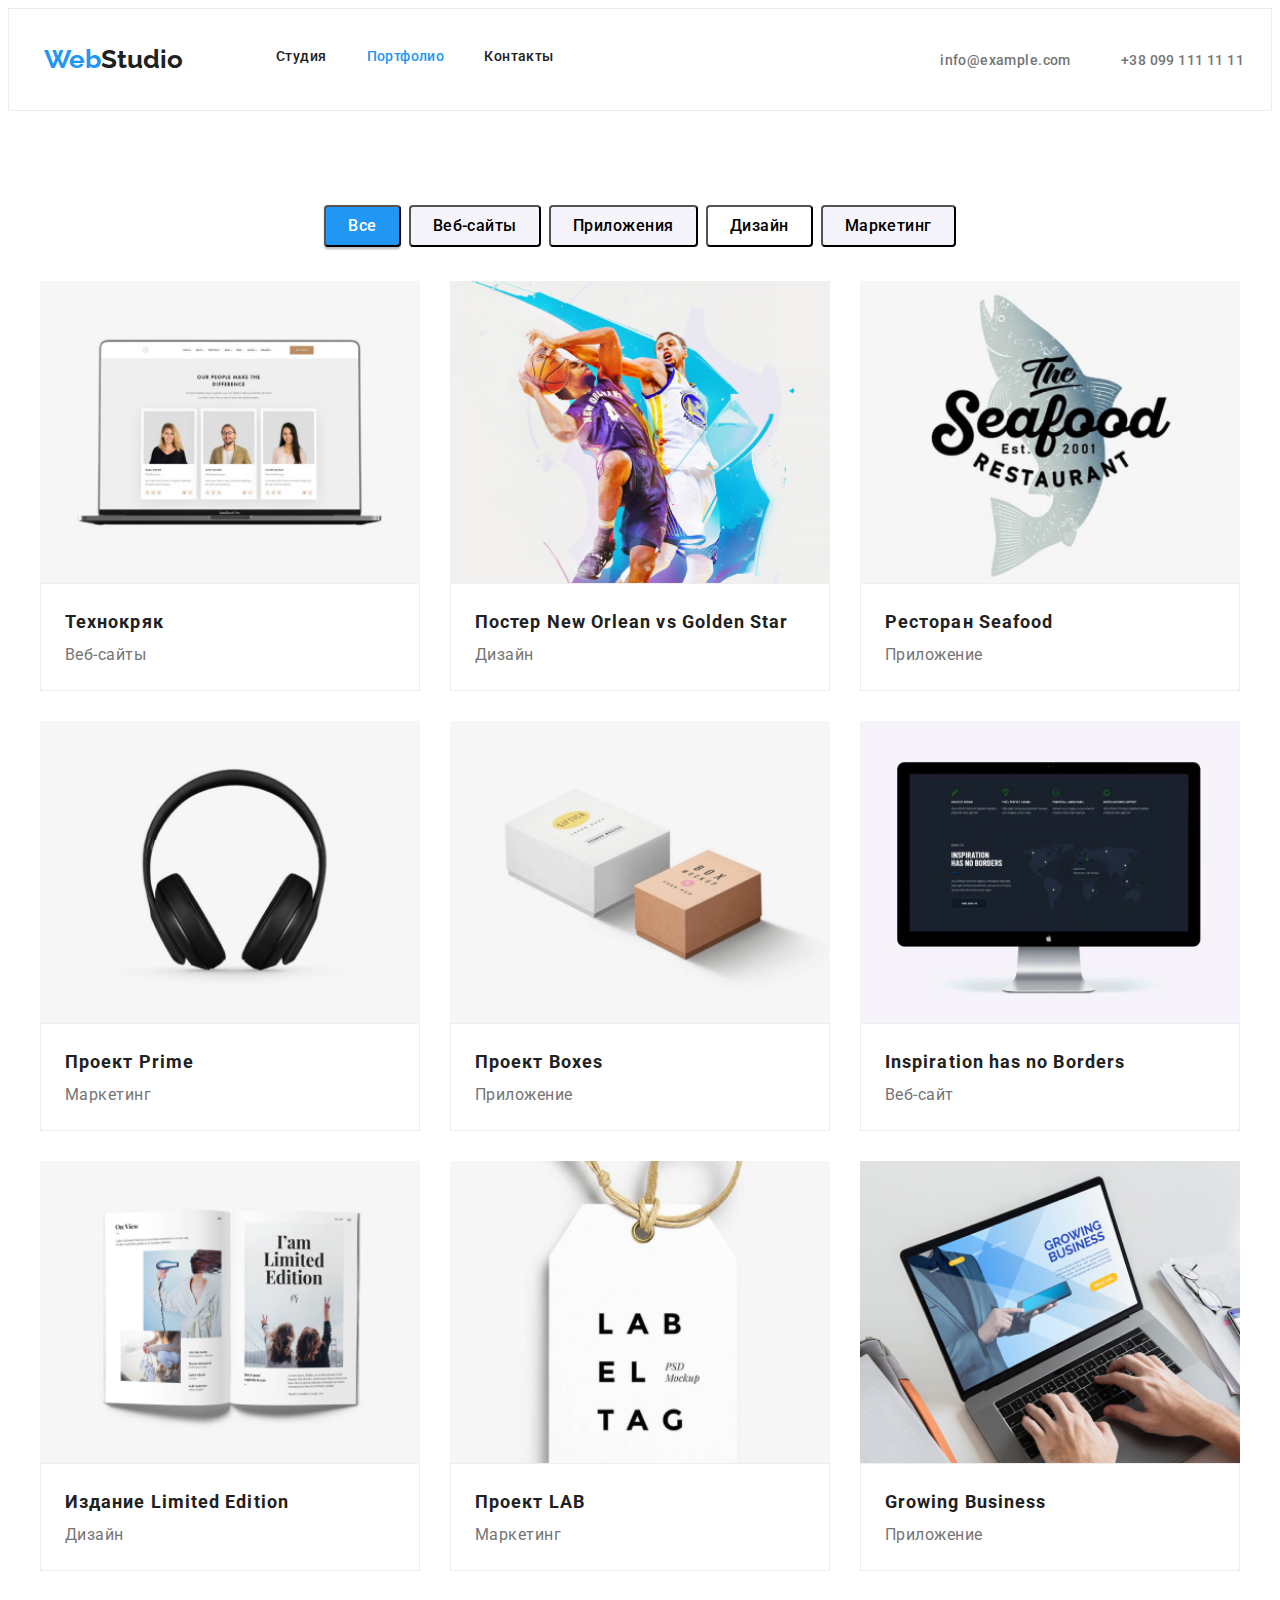
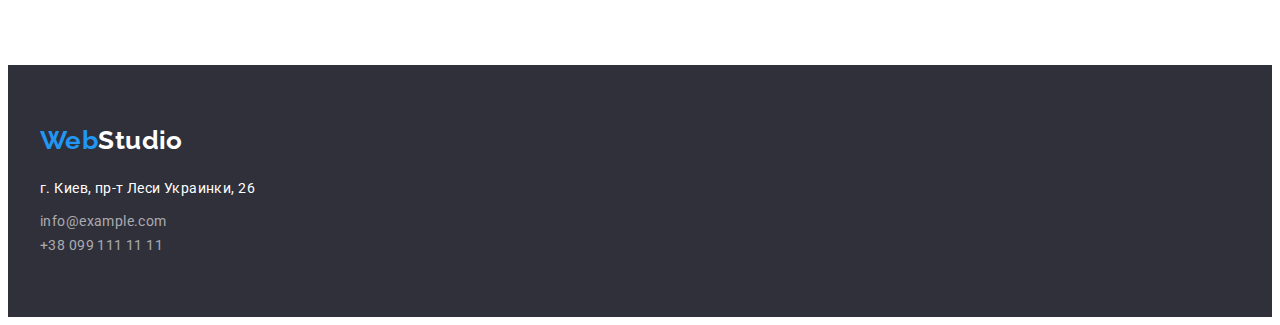
==== commit 206fdfc9: "Внесла зміни фон та футер" ====
--- a/portfolio.html
+++ b/portfolio.html
@@ -60,17 +60,17 @@
           <h1 hidden>Портфолио</h1>
           <div class="categories-buttons">
             <ul class="work-button list">
-              <li>
+              <li class="portfolio-categories-item">
                 <button type="button" class="work-button-item header-nav-nav all">Все</button>
               </li>
-              <li>
+              <li class="portfolio-categories-item">
                 <button type="button" class="work-button-item header-nav-nav">Веб-сайты</button>
               </li>
-              <li>
+              <li class="portfolio-categories-item">
                 <button type="button" class="work-button-item header-nav-nav">Приложения</button>
-              </li>
+              </li class="portfolio-categories-item">
               <li><button type="button" class="work-button-item header-nav-nav">Дизайн</button></li>
-              <li>
+              <li class="portfolio-categories-item">
                 <button type="button" class="work-button-item header-nav-nav">Маркетинг</button>
               </li>
             </ul>
--- a/css/styles.css
+++ b/css/styles.css
@@ -110,6 +110,11 @@
   line-height: calc(31 / 26);
   text-decoration: none;
 }
+
+.logo-footer{
+  margin-top: 60px;
+  margin-bottom: 20px;
+}
 .web {
   font-family: var(--secondary-font);
   color: var(--accet-txt-cl);
@@ -165,6 +170,10 @@
 .work-button-item:focus {
   color: var(--accet-txt-cl);
 }
+.portfolio-categories-item{
+  background: #F5F4FA;
+border-radius: 4px;
+}
 .work-button-item {
 background: #F5F4FA;
 border-radius: 4px;
@@ -197,6 +206,9 @@
 }
 .main-button {
 text-align: center
+background: #2196F3;
+box-shadow: 0px 4px 4px rgba(0, 0, 0, 0.15);
+border-radius: 4px;
 }
 /**
 |============================
@@ -235,7 +247,9 @@
 
 }
 .container-team {
-  background-color: #F5F4FA;
+  background: #F5F4FA;
+box-shadow: 0px 1px 3px rgba(0, 0, 0, 0.12), 0px 1px 1px rgba(0, 0, 0, 0.14), 0px 2px 1px rgba(0, 0, 0, 0.2);
+border-radius: 0px 0px 4px 4px;
   text-align: center;
   padding-top: 94px;
   padding-bottom: 94px;
@@ -341,6 +355,8 @@
   min-width: 200px;
   min-height: 50px;
   padding: 10px 32px;
+  box-shadow: 0px 4px 4px rgba(0, 0, 0, 0.15);
+border-radius: 4px;
 
   font-family: inherit;
   font-weight: 700;
@@ -476,4 +492,6 @@
 .footer-link:hover,
 .footer-link:focus {
   var(--accet-txt-cl);
-}+}
+.footer-address{
+padding-bottom: 60px;}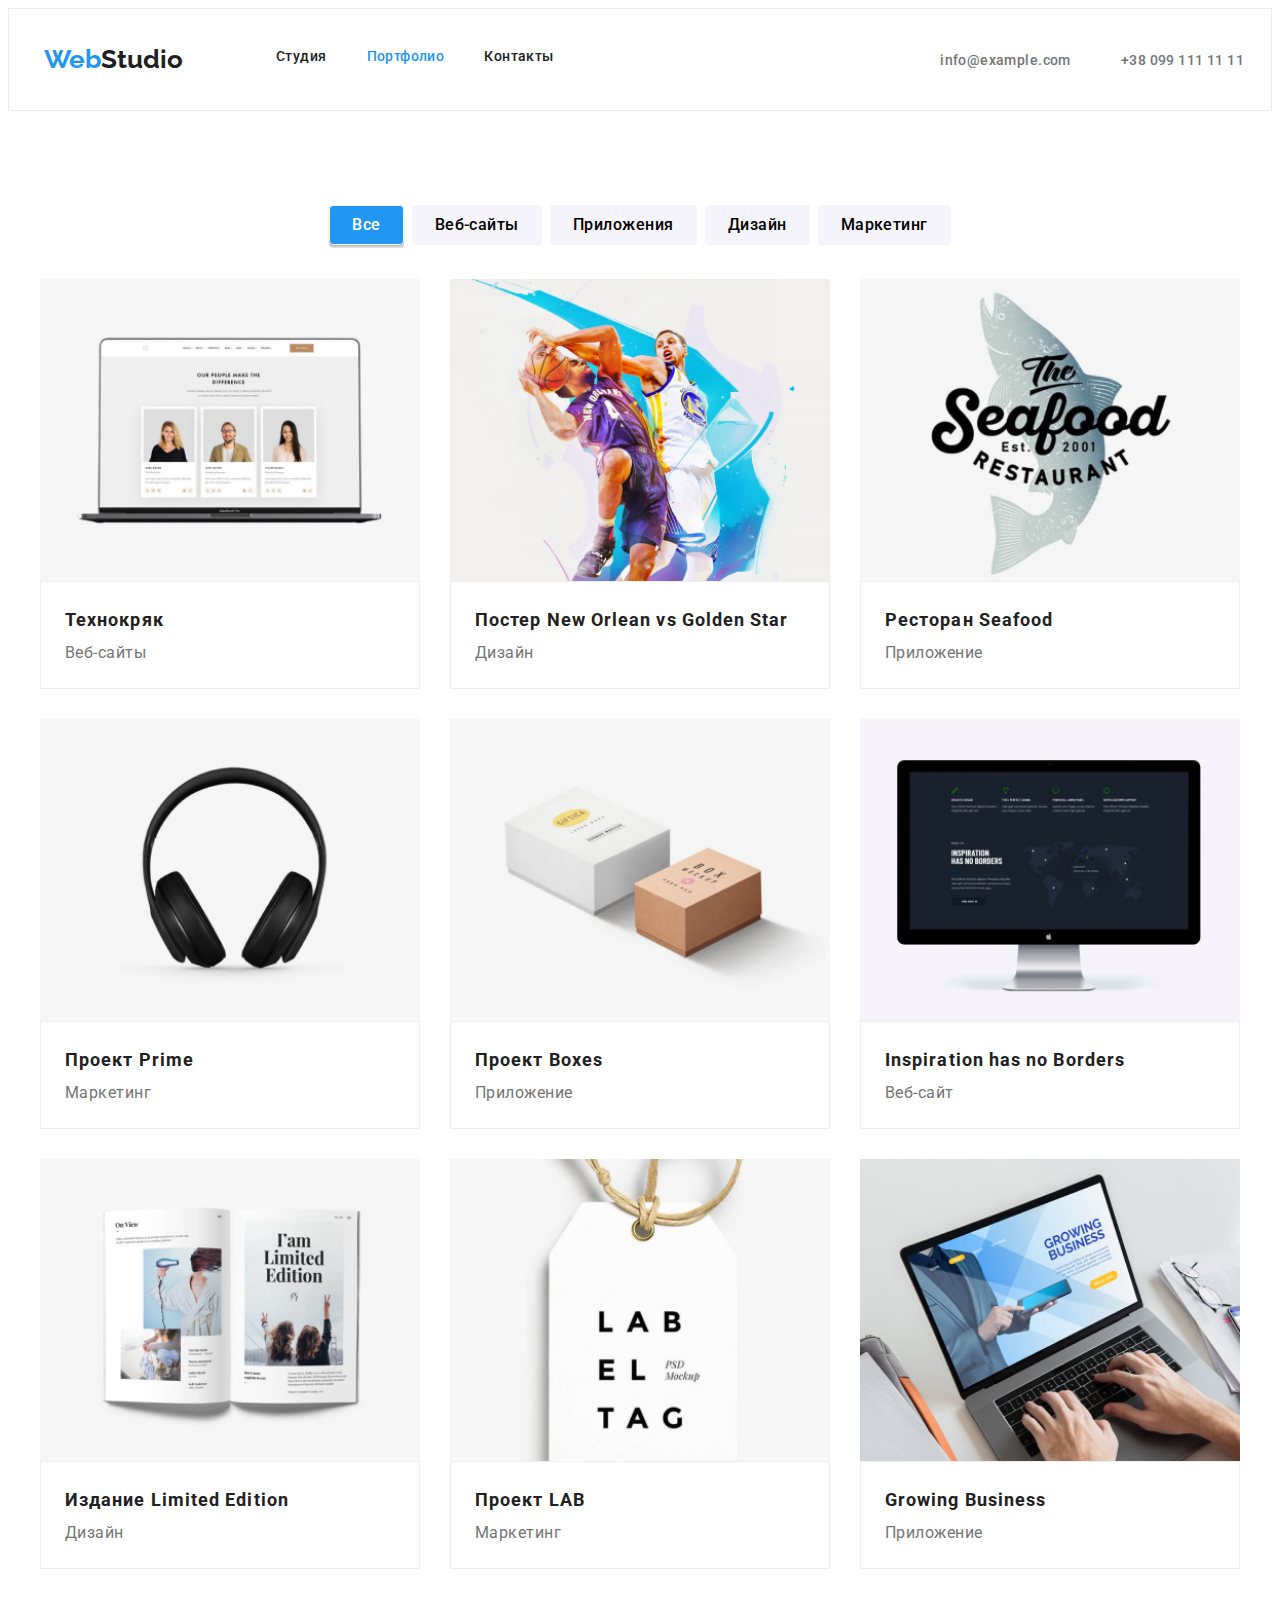
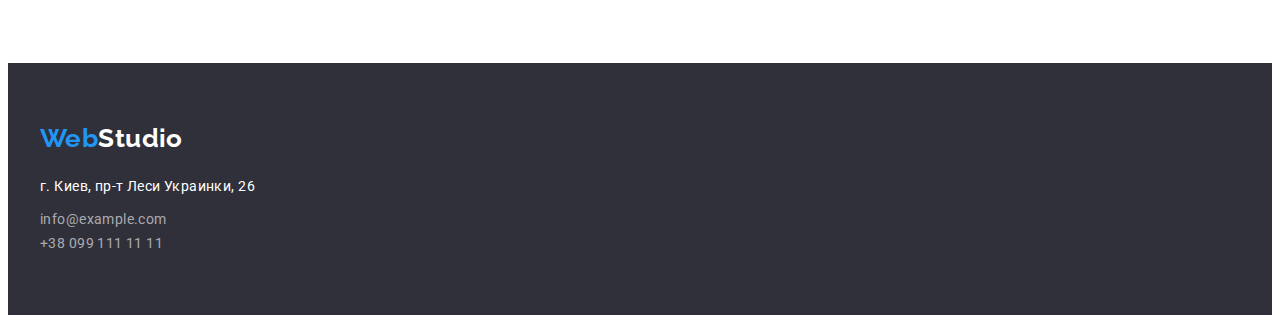
==== commit 72c96e57: "Виправила помилку в кнопці Дизайн" ====
--- a/portfolio.html
+++ b/portfolio.html
@@ -68,8 +68,10 @@
               </li>
               <li class="portfolio-categories-item">
                 <button type="button" class="work-button-item header-nav-nav">Приложения</button>
-              </li class="portfolio-categories-item">
-              <li><button type="button" class="work-button-item header-nav-nav">Дизайн</button></li>
+              </li>
+              <li class="portfolio-categories-item">
+                <button type="button" class="work-button-item header-nav-nav">Дизайн</button>
+              </li>
               <li class="portfolio-categories-item">
                 <button type="button" class="work-button-item header-nav-nav">Маркетинг</button>
               </li>
@@ -90,8 +92,8 @@
                 <a class="work-cart-about" href="">
                   <img src="./images/works/img2.jpg" width="370" height="294" alt="Изображение" />
                   <div class="about-cards">
-                    <h2 class="work-card-title">Постер New Orlean vs Golden Star</h2>
-                    <p class="work-cart-descr">Дизайн</p>
+                    <h2 class="work-card-title link">Постер New Orlean vs Golden Star</h2>
+                    <p class="work-cart-descr link">Дизайн</p>
                   </div>
                 </a>
               </li>
--- a/css/styles.css
+++ b/css/styles.css
@@ -175,6 +175,7 @@
 border-radius: 4px;
 }
 .work-button-item {
+  border: 1px solid rgba(245, 244, 250, 1);
 background: #F5F4FA;
 border-radius: 4px;
 
@@ -209,6 +210,7 @@
 background: #2196F3;
 box-shadow: 0px 4px 4px rgba(0, 0, 0, 0.15);
 border-radius: 4px;
+border: 1px solid rgba(33, 150, 243, 1);
 }
 /**
 |============================
@@ -238,7 +240,7 @@
   display: flex;
   }
 .about-item {
- max-width: 400px;
+  max-width: 400px;
   min-width: 340px;
   min-height: 24px;
   padding: 10px 32px;
@@ -248,33 +250,34 @@
 }
 .container-team {
   background: #F5F4FA;
-box-shadow: 0px 1px 3px rgba(0, 0, 0, 0.12), 0px 1px 1px rgba(0, 0, 0, 0.14), 0px 2px 1px rgba(0, 0, 0, 0.2);
-border-radius: 0px 0px 4px 4px;
+  box-shadow: 0px 1px 3px rgba(0, 0, 0, 0.12), 0px 1px 1px rgba(0, 0, 0, 0.14), 0px 2px 1px rgba(0, 0, 0, 0.2);
+  border-radius: 0px 0px 4px 4px;
   text-align: center;
   padding-top: 94px;
   padding-bottom: 94px;
 }
 .about-tim{
-display: flex;
-flex-wrap: wrap;
-gap: 30px;
-margin-top: 50px;
-align-items: center;
-background: #FFFFFF;
-box-shadow: 0px 1px 3px rgba(0, 0, 0, 0.12), 0px 1px 1px rgba(0, 0, 0, 0.14), 0px 2px 1px rgba(0, 0, 0, 0.2);
-border-radius: 0px 0px 4px 4px;
+  display: flex;
+  flex-wrap: wrap;
+  gap: 30px;
+  margin-top: 50px;
+  align-items: center;
+  background: #FFFFFF;
+  box-shadow: 0px 1px 3px rgba(0, 0, 0, 0.12), 0px 1px 1px rgba(0, 0, 0, 0.14), 0px 2px 1px rgba(0, 0, 0, 0.2);
+  border-radius: 0px 0px 4px 4px;
 }
 
 .team-wrapper {
-  border: 1px solid #757575;
+  border: 1px solid rgba(255, 255, 255, 1);
   border-top: none;
   padding-top: 30px;
   padding-bottom: 30px;
   padding-left: 5px;
   padding-right: 5px;
-background: #FFFFFF;
-box-shadow: 0px 1px 3px rgba(0, 0, 0, 0.12), 0px 1px 1px rgba(0, 0, 0, 0.14), 0px 2px 1px rgba(0, 0, 0, 0.2);
-border-radius: 0px 0px 4px 4px;
+  background: #FFFFFF;
+  box-shadow: 0px 1px 3px rgba(0, 0, 0, 0.12), 0px 1px 1px rgba(0, 0, 0, 0.14), 0px 2px 1px rgba(0, 0, 0, 0.2);
+  border-radius: 0px 0px 4px 4px;
+
 }
 .tim-info {
   margin-bottom: 10px;
@@ -431,8 +434,6 @@
 */
 .footer-container{
   @extend %list;
-  
-
   &_item:not(:last-child){
   margin-bottom: 9px;
 }
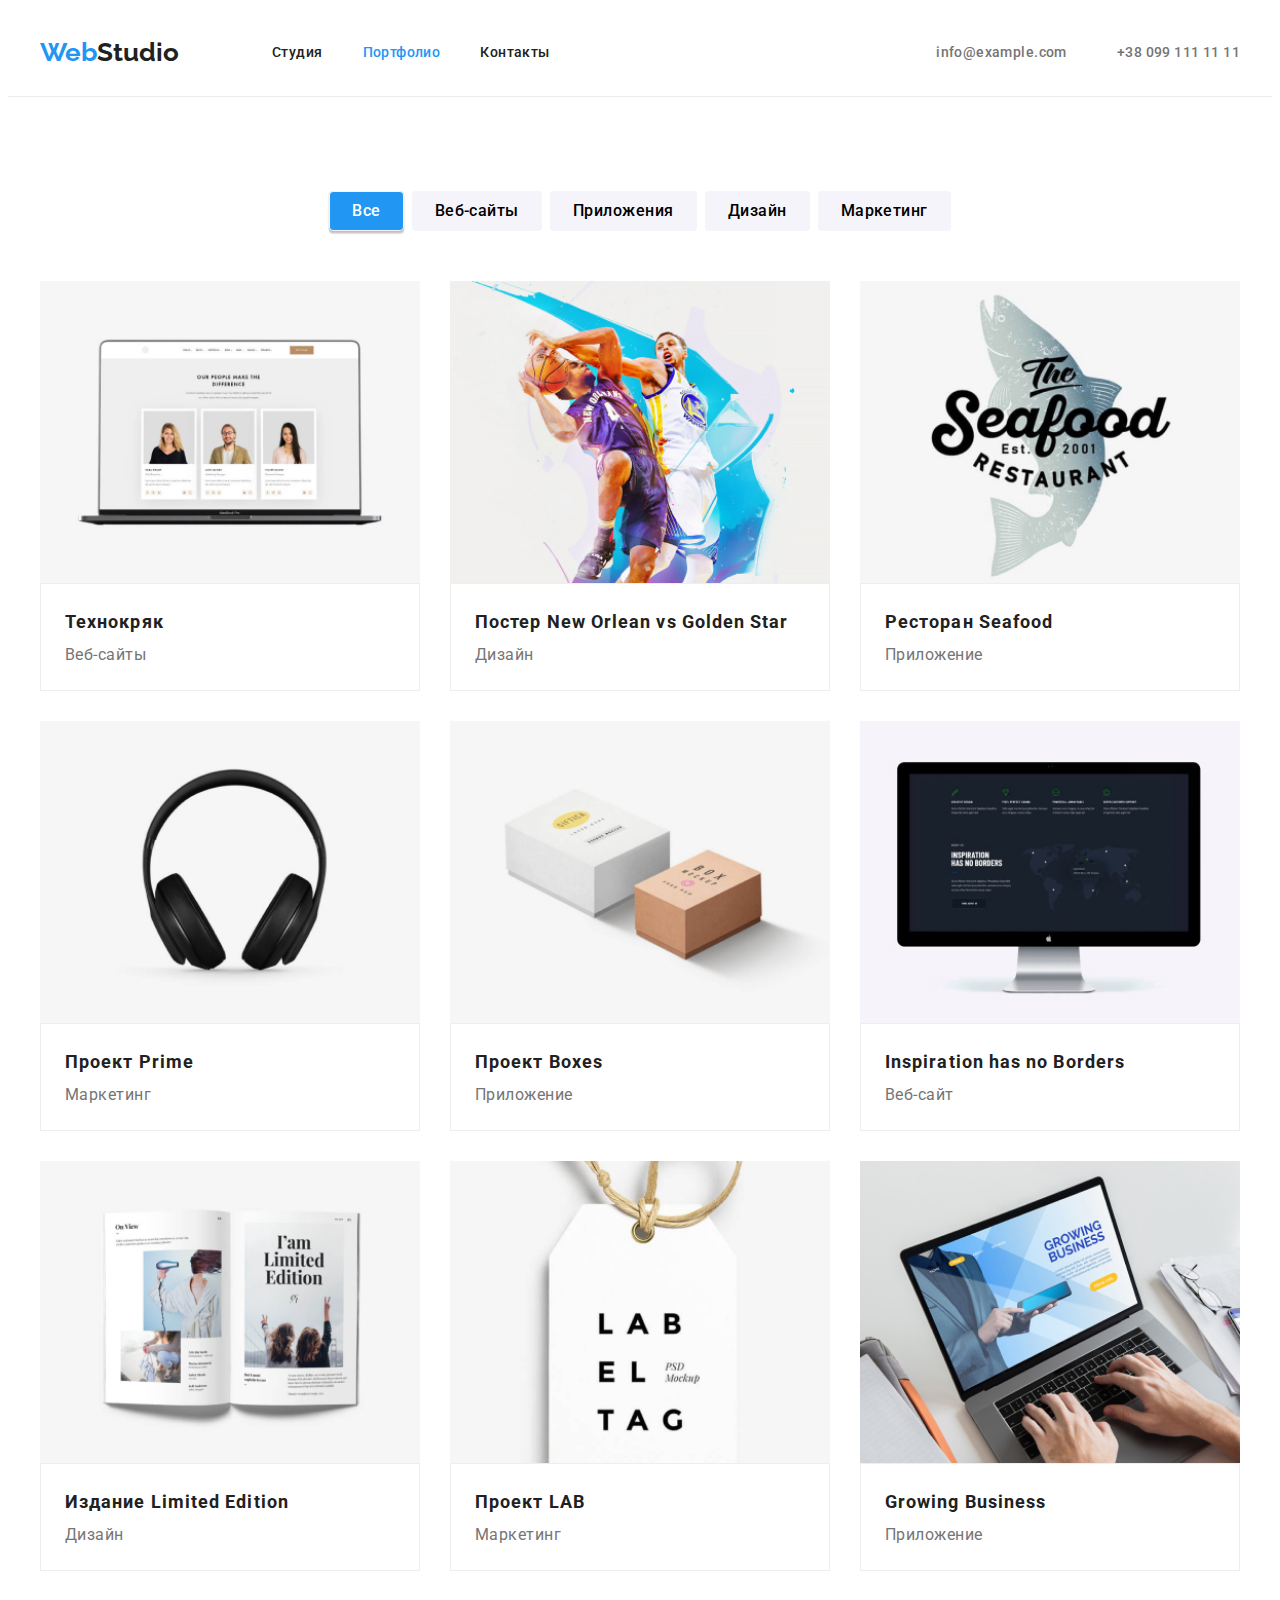
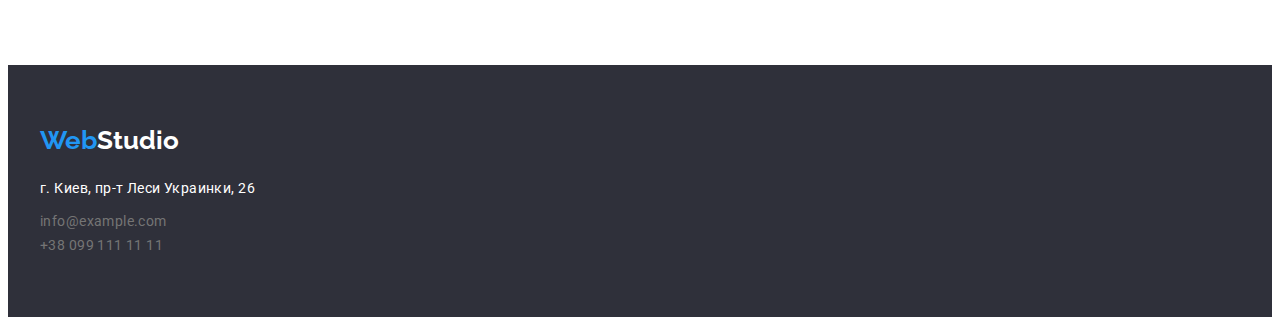
==== commit 5c092df2: "Виправлено зауваження ментора" ====
--- a/portfolio.html
+++ b/portfolio.html
@@ -28,8 +28,8 @@
     <!--Header section -->
     <header class="header">
       <div class="container header-container">
+        <a class="logo" href="/index.html"><span class="web">Web</span>Studio</a>
         <nav class="header-nav">
-          <a class="logo" href="/index.html"><span class="web">Web</span>Studio</a>
           <ul class="header-list list">
             <li>
               <a href="./index.html" class="header-item hover-link link">Студия</a>
@@ -54,123 +54,121 @@
     </header>
     <!-- Main section -->
     <main>
-      <section class="work">
+      <section class="section">
         <div class="container">
           <!-- Hider title -->
           <h1 hidden>Портфолио</h1>
-          <div class="categories-buttons">
-            <ul class="work-button list">
-              <li class="portfolio-categories-item">
-                <button type="button" class="work-button-item header-nav-nav all">Все</button>
-              </li>
-              <li class="portfolio-categories-item">
-                <button type="button" class="work-button-item header-nav-nav">Веб-сайты</button>
-              </li>
-              <li class="portfolio-categories-item">
-                <button type="button" class="work-button-item header-nav-nav">Приложения</button>
-              </li>
-              <li class="portfolio-categories-item">
-                <button type="button" class="work-button-item header-nav-nav">Дизайн</button>
-              </li>
-              <li class="portfolio-categories-item">
-                <button type="button" class="work-button-item header-nav-nav">Маркетинг</button>
-              </li>
-            </ul>
-          </div>
-          <div class="portfolio-cards">
-            <ul class="work-cards link list">
-              <li class="work-card link list">
-                <a class="work-cart-about" href="">
-                  <img src="./images/works/img1.jpg" width="370" height="294" alt="Изображение" />
-                  <div class="about-cards">
-                    <h2 class="work-card-title link">Технокряк</h2>
-                    <p class="work-cart-descr link">Веб-сайты</p>
-                  </div>
-                </a>
-              </li>
-              <li class="work-card link list">
-                <a class="work-cart-about" href="">
-                  <img src="./images/works/img2.jpg" width="370" height="294" alt="Изображение" />
-                  <div class="about-cards">
-                    <h2 class="work-card-title link">Постер New Orlean vs Golden Star</h2>
-                    <p class="work-cart-descr link">Дизайн</p>
-                  </div>
-                </a>
-              </li>
-              <li class="work-card link list">
-                <a class="work-cart-about" href="">
-                  <img src="./images/works/img3.jpg" width="370" height="294" alt="Изображение" />
-                  <div class="about-cards">
-                    <h2 class="work-card-title">Ресторан Seafood</h2>
-                    <p class="work-cart-descr">Приложение</p>
-                  </div>
-                </a>
-              </li>
-              <li class="work-card link list">
-                <a class="work-cart-about" href="">
-                  <img src="./images/works/img4.jpg" width="370" height="294" alt="Изображение" />
-                  <div class="about-cards">
-                    <h2 class="work-card-title">Проект Prime</h2>
-                    <p class="work-cart-descr">Маркетинг</p>
-                  </div>
-                </a>
-              </li>
-              <li class="work-card link list">
-                <a class="work-cart-about" href="">
-                  <img src="./images/works/img5.jpg" width="370" height="294" alt="Изображение" />
-                  <div class="about-cards">
-                    <h2 class="work-card-title">Проект Boxes</h2>
-                    <p class="work-cart-descr">Приложение</p>
-                  </div>
-                </a>
-              </li>
-              <li class="work-card link list">
-                <a class="work-cart-about" href="">
-                  <img src="./images/works/img6.jpg" width="370" height="294" alt="Изображение" />
-                  <div class="about-cards">
-                    <h2 class="work-card-title">Inspiration has no Borders</h2>
-                    <p class="work-cart-descr">Веб-сайт</p>
-                  </div>
-                </a>
-              </li>
-              <li class="work-card link list">
-                <a class="work-cart-about" href="">
-                  <img src="./images/works/img7.jpg" width="370" height="294" alt="Изображение" />
-                  <div class="about-cards">
-                    <h2 class="work-card-title">Издание Limited Edition</h2>
-                    <p class="work-cart-descr">Дизайн</p>
-                  </div>
-                </a>
-              </li>
-              <li class="work-card link list">
-                <a class="work-cart-about" href="">
-                  <img src="./images/works/img8.jpg" width="370" height="294" alt="Изображение" />
-                  <div class="about-cards">
-                    <h2 class="work-card-title">Проект LAB</h2>
-                    <p class="work-cart-descr">Маркетинг</p>
-                  </div>
-                </a>
-              </li>
-              <li class="work-card link list">
-                <a class="work-cart-about" href="">
-                  <img src="./images/works/img9.jpg" width="370" height="294" alt="Изображение" />
-                  <div class="about-cards">
-                    <h2 class="work-card-title">Growing Business</h2>
-                    <p class="work-cart-descr">Приложение</p>
-                  </div>
-                </a>
-              </li>
-            </ul>
-          </div>
+          <ul class="work-button list">
+            <li class="portfolio-categories-item">
+              <button type="button" class="work-button-item header-nav-nav all">Все</button>
+            </li>
+            <li class="portfolio-categories-item">
+              <button type="button" class="work-button-item header-nav-nav">Веб-сайты</button>
+            </li>
+            <li class="portfolio-categories-item">
+              <button type="button" class="work-button-item header-nav-nav">Приложения</button>
+            </li>
+            <li class="portfolio-categories-item">
+              <button type="button" class="work-button-item header-nav-nav">Дизайн</button>
+            </li>
+            <li class="portfolio-categories-item">
+              <button type="button" class="work-button-item header-nav-nav">Маркетинг</button>
+            </li>
+          </ul>
+        </div>
+        <div class="container">
+          <ul class="work-cards link list">
+            <li class="work-card link list">
+              <a class="work-cart-about" href="">
+                <img src="./images/works/img1.jpg" width="370" height="294" alt="Изображение" />
+                <div class="about-cards">
+                  <h2 class="work-card-title link">Технокряк</h2>
+                  <p class="work-cart-descr link">Веб-сайты</p>
+                </div>
+              </a>
+            </li>
+            <li class="work-card link list">
+              <a class="work-cart-about" href="">
+                <img src="./images/works/img2.jpg" width="370" height="294" alt="Изображение" />
+                <div class="about-cards">
+                  <h2 class="work-card-title link">Постер New Orlean vs Golden Star</h2>
+                  <p class="work-cart-descr link">Дизайн</p>
+                </div>
+              </a>
+            </li>
+            <li class="work-card link list">
+              <a class="work-cart-about" href="">
+                <img src="./images/works/img3.jpg" width="370" height="294" alt="Изображение" />
+                <div class="about-cards">
+                  <h2 class="work-card-title">Ресторан Seafood</h2>
+                  <p class="work-cart-descr">Приложение</p>
+                </div>
+              </a>
+            </li>
+            <li class="work-card link list">
+              <a class="work-cart-about" href="">
+                <img src="./images/works/img4.jpg" width="370" height="294" alt="Изображение" />
+                <div class="about-cards">
+                  <h2 class="work-card-title">Проект Prime</h2>
+                  <p class="work-cart-descr">Маркетинг</p>
+                </div>
+              </a>
+            </li>
+            <li class="work-card link list">
+              <a class="work-cart-about" href="">
+                <img src="./images/works/img5.jpg" width="370" height="294" alt="Изображение" />
+                <div class="about-cards">
+                  <h2 class="work-card-title">Проект Boxes</h2>
+                  <p class="work-cart-descr">Приложение</p>
+                </div>
+              </a>
+            </li>
+            <li class="work-card link list">
+              <a class="work-cart-about" href="">
+                <img src="./images/works/img6.jpg" width="370" height="294" alt="Изображение" />
+                <div class="about-cards">
+                  <h2 class="work-card-title">Inspiration has no Borders</h2>
+                  <p class="work-cart-descr">Веб-сайт</p>
+                </div>
+              </a>
+            </li>
+            <li class="work-card link list">
+              <a class="work-cart-about" href="">
+                <img src="./images/works/img7.jpg" width="370" height="294" alt="Изображение" />
+                <div class="about-cards">
+                  <h2 class="work-card-title">Издание Limited Edition</h2>
+                  <p class="work-cart-descr">Дизайн</p>
+                </div>
+              </a>
+            </li>
+            <li class="work-card link list">
+              <a class="work-cart-about" href="">
+                <img src="./images/works/img8.jpg" width="370" height="294" alt="Изображение" />
+                <div class="about-cards">
+                  <h2 class="work-card-title">Проект LAB</h2>
+                  <p class="work-cart-descr">Маркетинг</p>
+                </div>
+              </a>
+            </li>
+            <li class="work-card link list">
+              <a class="work-cart-about" href="">
+                <img src="./images/works/img9.jpg" width="370" height="294" alt="Изображение" />
+                <div class="about-cards">
+                  <h2 class="work-card-title">Growing Business</h2>
+                  <p class="work-cart-descr">Приложение</p>
+                </div>
+              </a>
+            </li>
+          </ul>
         </div>
       </section>
     </main>
     <!-- Footer section -->
     <footer class="footer">
       <div class="container footer-container">
-        <a class="logo foorer-logo" href="/index.html"
-          ><span class="web">Web</span><span class="studio">Studio</span></a
-        >
+        <a class="logo foorer-logo" href="/index.html">
+          <span class="web">Web</span><span class="studio">Studio</span>
+        </a>
         <address class="footer-address">
           <ul class="footer-list list">
             <li class="footer-item">
@@ -183,10 +181,10 @@
               </a>
             </li>
             <li class="footer-link">
-              <a class="footer-mail link" href="mailto:info@example.com">info@example.com</a>
+              <a class="footer-link link" href="mailto:info@example.com">info@example.com</a>
             </li>
             <li class="footer-link">
-              <a class="footer-phone link" href="tel:+380991111111">+38 099 111 11 11</a>
+              <a class="footer-link link" href="tel:+380991111111">+38 099 111 11 11</a>
             </li>
           </ul>
         </address>
--- a/css/styles.css
+++ b/css/styles.css
@@ -40,12 +40,15 @@
   line-height: calc(24 / 14);
   letter-spacing: 0.03em;
   text-decoration: none;
-  color: currentColor;
+  color: #ffffff;
 }
 .list {
   list-style: none;
   padding: 0;
   margin: 0;
+}
+.section {
+padding: 94px 0;
 }
 
 .container {
@@ -54,7 +57,6 @@
   padding-right: 15px;
   margin-left: auto;
   margin-right: auto;
-
 }
 /**
 |============================
@@ -62,40 +64,44 @@
 |============================
 */
 .header {
-  border: 1px solid #ECECEC;
-  
+  border-bottom: 1px solid #ECECEC;
 }
 
 .header-container {
-  padding: 35px;
   display: flex;
   align-items: center;
-  margin-left: auto;
+}
+
+.header-list {
+  display: flex;
+  gap: 40px;
+  color: #212121;
+}
+
+.header-nav {
+  display: flex;
   margin-right: auto;
 }
-.header-list {
-  display: flex;
-  gap: 40px;
-}
-.header-nav {
-  display: flex;
-  margin-right: auto;
-}
+
 .header-link,
 .header-phone,
 .header-mail {
-  padding-top: 52px;
-  padding-bottom: 52px;
-}
+  padding-top: 32px;
+  padding-bottom: 32px;
+  display: block;
+}
+
 .header-item,
 .header-item-current,
 .header-item-current-section
-..header-mail {
-  margin-right: 50px;
-}
+.header-mail {
+  color: #212121;
+}
+
 .header-item:last-child {
   margin-right: 0;
 }
+
 .header-mail {
   margin-right: 50px;
 }
@@ -170,14 +176,18 @@
 .work-button-item:focus {
   color: var(--accet-txt-cl);
 }
+.work-button-item:hover{
+  background-color: color: var(--accet-txt-cl);
+  color: #fff;
+}
 .portfolio-categories-item{
   background: #F5F4FA;
 border-radius: 4px;
 }
 .work-button-item {
   border: 1px solid rgba(245, 244, 250, 1);
-background: #F5F4FA;
-border-radius: 4px;
+  background: #F5F4FA;
+  border-radius: 4px;
 
   font-family: inherit;
   font-weight: 500;
@@ -217,79 +227,9 @@
 | Hero section
 |============================
 */
-
-.info-list{
-  display: flex;
-  padding-top: 94px; 
-  padding-bottom: 75px;
-  margin-right: 30px;
-}
-.info-about{
-margin-bottom: 10px;
-}
-  .description {
-  padding-bottom: 100px;
-  }
-  .description .item+.item {
-  margin-left: 30px;
-}
-.about-title {
-  margin-left: 30px;
-}
-  .about-list {
-  display: flex;
-  }
-.about-item {
-  max-width: 400px;
-  min-width: 340px;
-  min-height: 24px;
-  padding: 10px 32px;
-  margin-right: 30px;
-  margin-top: 50px;
-
-}
-.container-team {
-  background: #F5F4FA;
-  box-shadow: 0px 1px 3px rgba(0, 0, 0, 0.12), 0px 1px 1px rgba(0, 0, 0, 0.14), 0px 2px 1px rgba(0, 0, 0, 0.2);
-  border-radius: 0px 0px 4px 4px;
-  text-align: center;
-  padding-top: 94px;
-  padding-bottom: 94px;
-}
-.about-tim{
-  display: flex;
-  flex-wrap: wrap;
-  gap: 30px;
-  margin-top: 50px;
-  align-items: center;
-  background: #FFFFFF;
-  box-shadow: 0px 1px 3px rgba(0, 0, 0, 0.12), 0px 1px 1px rgba(0, 0, 0, 0.14), 0px 2px 1px rgba(0, 0, 0, 0.2);
-  border-radius: 0px 0px 4px 4px;
-}
-
-.team-wrapper {
-  border: 1px solid rgba(255, 255, 255, 1);
-  border-top: none;
-  padding-top: 30px;
-  padding-bottom: 30px;
-  padding-left: 5px;
-  padding-right: 5px;
-  background: #FFFFFF;
-  box-shadow: 0px 1px 3px rgba(0, 0, 0, 0.12), 0px 1px 1px rgba(0, 0, 0, 0.14), 0px 2px 1px rgba(0, 0, 0, 0.2);
-  border-radius: 0px 0px 4px 4px;
-
-}
-.tim-info {
-  margin-bottom: 10px;
-}
-.work {
-  margin-top: 94px;
-  margin-bottom: 94px;
-}
-.work-card{
-flex-basis: calc((100% - 30px * 2) / 3);
-}
 .general-info {
+  margin: 0 auto;
+  width: 696px;
   margin-bottom: 30px;
   font-family: var(--main-font);
   font-weight: 900;
@@ -299,8 +239,71 @@
   letter-spacing: 0.06em;
   text-transform: uppercase;
   color: #ffffff;
-
-}
+}
+
+.info-list{
+  display: flex;
+}
+
+.info-about{
+  margin-bottom: 10px;
+}
+
+.description {
+  padding-bottom: 0px;
+  }
+
+.description .item+.item {
+  margin-left: 30px;
+}
+.about-title {
+  width: 270px;
+}
+
+.about-title:not(:first-child) {
+  margin-left: 30px;
+
+}
+.about-list {
+  display: flex;
+  }
+
+.about-item:not(:last-child) {
+  margin-right: 30px;
+}
+
+.about-team{
+  display: flex;
+  flex-wrap: wrap;
+  gap: 30px;
+  align-items: center;
+  border-radius: 0px 0px 4px 4px;
+}
+.about-teams {
+  box-shadow: 0px 1px 3px rgba(0, 0, 0, 0.12), 0px 1px 1px rgba(0, 0, 0, 0.14), 0px 2px 1px rgba(0, 0, 0, 0.2);
+  border-radius: 0px 0px 4px 4px;
+
+}
+.team-wrapper {
+  padding-top: 30px;
+  padding-bottom: 30px;
+  padding-left: 5px;
+  padding-right: 5px;
+}
+
+.team-info {
+  margin-bottom: 10px;
+}
+
+.work {
+  margin-top: 94px;
+  margin-bottom: 94px;
+}
+
+.work-card{
+flex-basis: calc((100% - 30px * 2) / 3);
+}
+
 h2.info-about {
   font-weight: 700;
   font-size: 14px;
@@ -328,8 +331,8 @@
   color: #ffffff;
 }
 
-.adout-tim-info,
-.adout-info {
+.about-team-info,
+.about-info {
   font-weight: 700;
   font-size: 36px;
   line-height: calc(42 / 36);
@@ -337,7 +340,8 @@
   letter-spacing: 0.03em;
   color: #212121;
 }
-.tim-info {
+.team-info {
+  margin-bottom: 10px;
   font-weight: 500;
   font-size: 16px;
   line-height: calc(19 / 16);
@@ -345,7 +349,8 @@
   letter-spacing: 0.03em;
   color: #212121;
 }
-.tim-info-position {
+
+.team-info-position {
   font-weight: 400;
   font-size: 16px;
   line-height: calc(19 / 16);
@@ -353,6 +358,7 @@
   letter-spacing: 0.03em;
   color: #757575;
 }
+
 .btn {
   max-width: 300px;
   min-width: 200px;
@@ -370,10 +376,16 @@
   background-color: #2196f3;
   cursor: pointer;
 }
-
-.adout-info,
-.adout-tim-info,
-.tim-info {
+.about-info {
+  margin-bottom: 50px;
+}
+
+.about-team-info{
+margin-bottom: 50px;
+}
+
+.about-info,
+.about-team-info {
   text-align: center;
 }
 .about-cards {
@@ -384,7 +396,6 @@
 padding-bottom: 20px ;
 padding-right: 24px;
 padding-left: 24px;
-text-decoration: none;
 }
 .work-cart-about{
   text-decoration: none;
@@ -405,19 +416,11 @@
   color: #757575;
   text-decoration: none;
 }
-.categories-buttons{
-  display: flex;
-  align-self: center;
-  justify-content: center;
-}
+
 .work-button{
   display: flex;
   gap: 8px;
-  margin-bottom: 34px;
-}
-.portfolio-cards {
-display: flex;
-align-items: center;
+  margin-bottom: 50px;
 }
 .work-cards {
 display: flex;
@@ -432,33 +435,20 @@
 | Footer section
 |============================
 */
-.footer-container{
-  @extend %list;
-  &_item:not(:last-child){
-  margin-bottom: 9px;
-}
-}
+
 .footer-item:not(:last-child){
-display: block;
 margin-bottom: 9px;}
 
 .footer-address {
-  font-style: normal;
+font-style: normal;
 }
 .footer {
-  
-  font-family: inherit;
-  font-weight: 400;
-  font-size: 14px;
-  line-height: calc(24 / 14);
-  letter-spacing: 0.03em;
-  color: #ffffff;
-  background: #2f303a;
+  padding: 60px 0;
+  background-color: var(--darc-bg-cl);
 }
 /* logo footer*/
 .foorer-logo {
   display: inline-block;
-  margin-top: 60px;
   margin-bottom: 20px;
 }
 .logo {
@@ -481,6 +471,7 @@
 .footer-mail,
 .footer-phone {
   color: rgba(255, 255, 255, 0.6);
+
 }
 .footer-mail:hover,
 .footer-mail:focus {
@@ -490,9 +481,11 @@
 .footer-phone:focus {
   color: var(--accet-txt-cl);
 }
+
 .footer-link:hover,
 .footer-link:focus {
   var(--accet-txt-cl);
 }
-.footer-address{
-padding-bottom: 60px;}+.footer-link{
+color: #757575;
+}